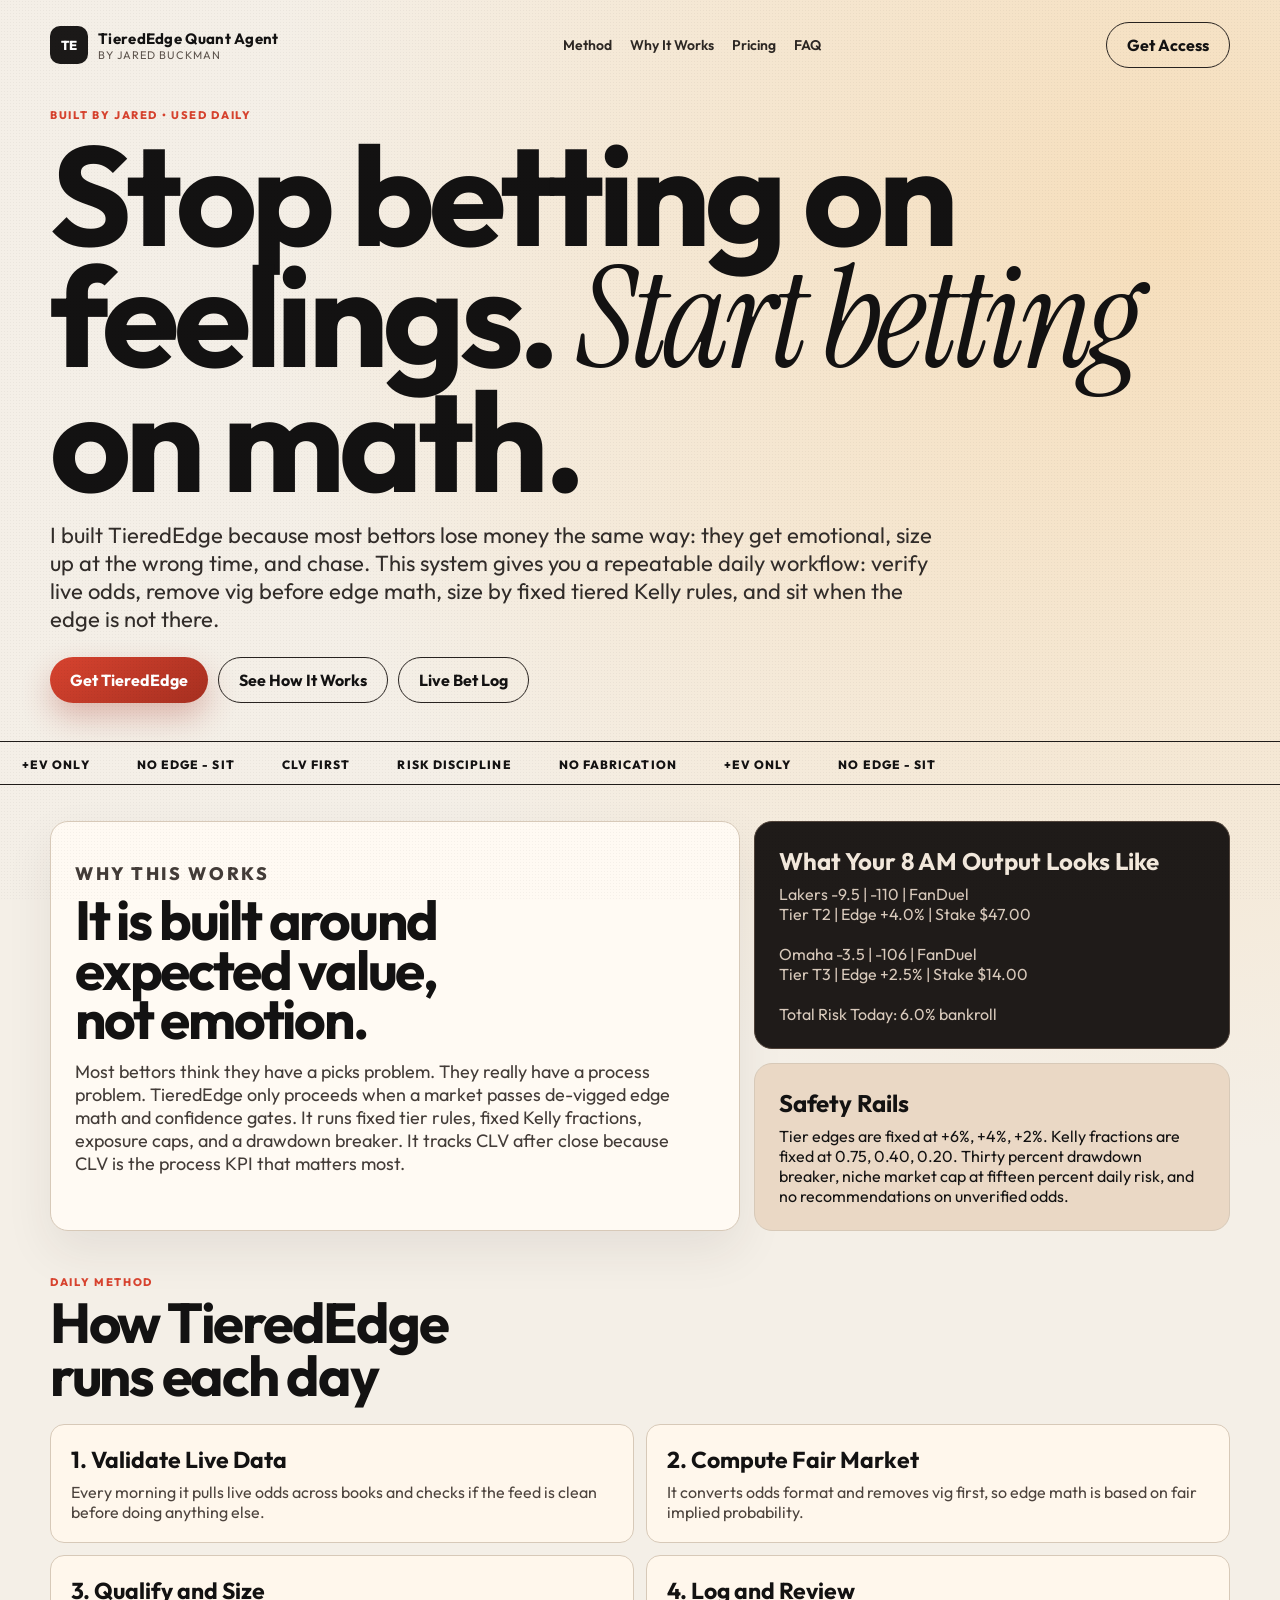
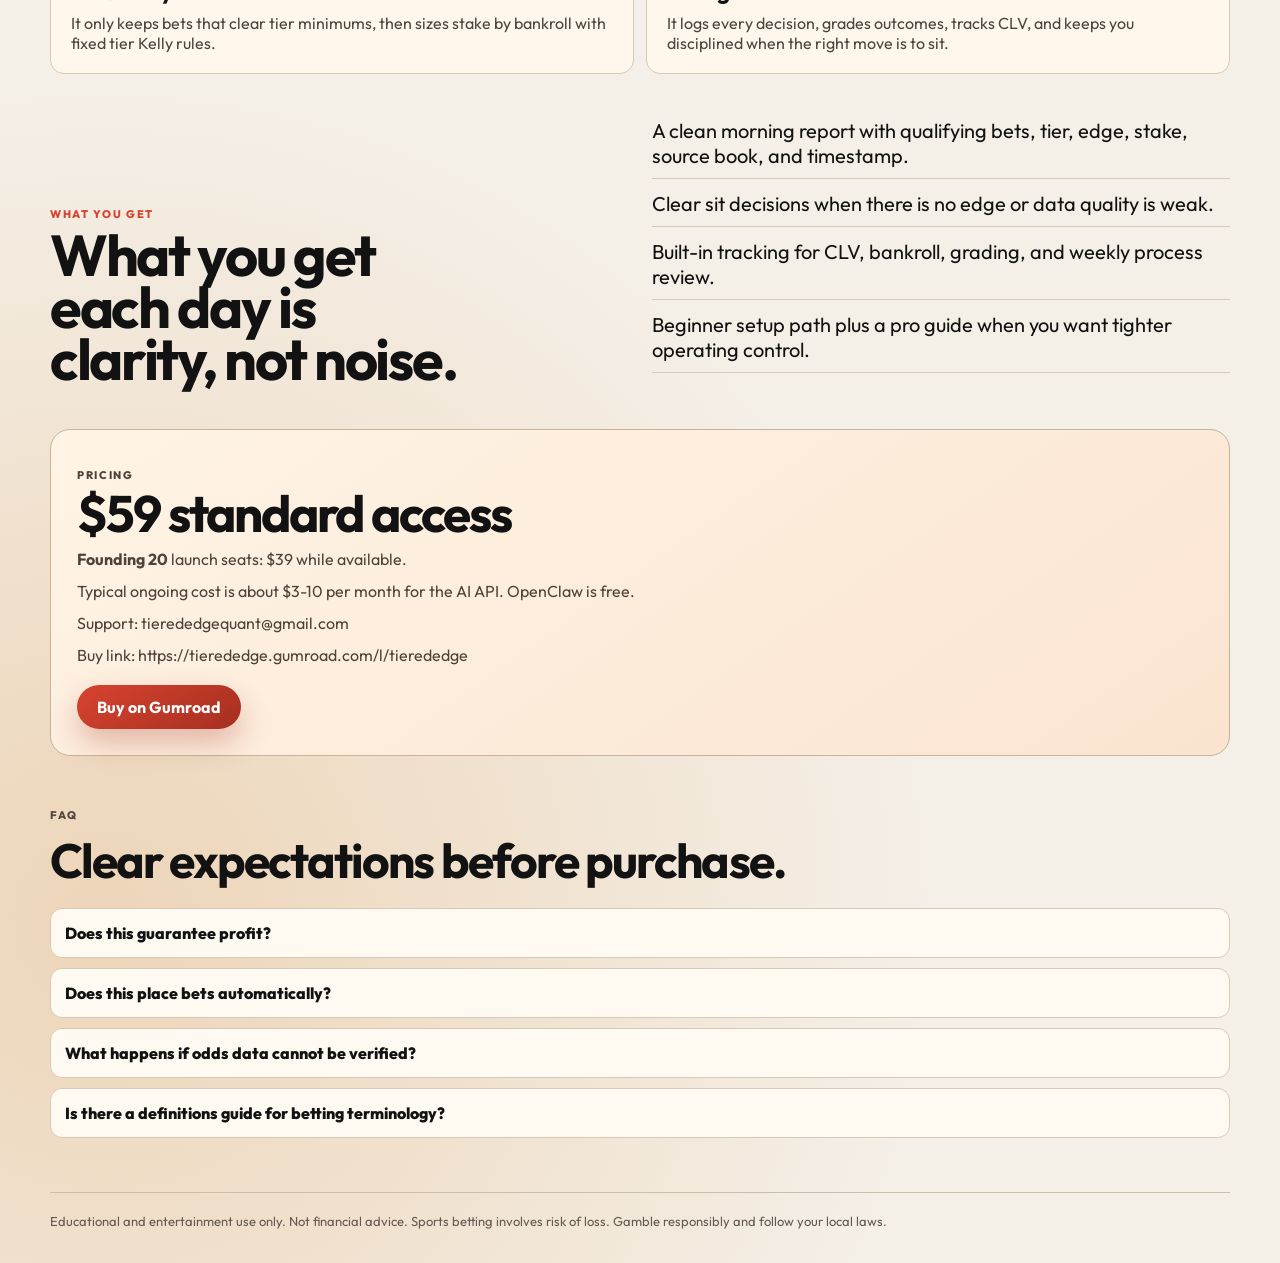
==== index.html @ 5de3466a "Add files via upload Remove redundant FAQ button" ====
<!doctype html>
<html lang="en">
<head>
  <meta charset="utf-8" />
  <meta name="viewport" content="width=device-width, initial-scale=1" />
  <title>TieredEdge Quant Agent</title>
  <meta name="description" content="TieredEdge Quant Agent is a disciplined +EV sports betting workflow for OpenClaw with tiered Kelly sizing, CLV tracking, and strict safety rails." />
  <link rel="preconnect" href="https://fonts.googleapis.com" />
  <link rel="preconnect" href="https://fonts.gstatic.com" crossorigin />
  <link href="https://fonts.googleapis.com/css2?family=Outfit:wght@400;500;700;800&family=Instrument+Serif:ital@0;1&display=swap" rel="stylesheet" />
  <link rel="stylesheet" href="./styles.css" />
</head>
<body>
  <div class="noise" aria-hidden="true"></div>

  <header class="topbar shell">
    <a class="brand" href="#top">
      <span class="brand-mark">TE</span>
      <span>
        <strong>TieredEdge Quant Agent</strong>
        <small>By Jared Buckman</small>
      </span>
    </a>
    <nav>
      <a href="#method">Method</a>
      <a href="#proof">Why It Works</a>
      <a href="#pricing">Pricing</a>
      <a href="#faq">FAQ</a>
    </nav>
    <a class="btn btn-outline" href="https://tierededge.gumroad.com/l/tierededge">Get Access</a>
  </header>

  <main id="top">
    <section class="hero shell reveal">
      <p class="eyebrow">BUILT BY JARED • USED DAILY</p>
      <h1>
        Stop betting on feelings.
        <em>Start betting</em>
        on math.
      </h1>
      <p class="hero-copy">
        I built TieredEdge because most bettors lose money the same way: they get emotional,
        size up at the wrong time, and chase. This system gives you a repeatable daily workflow:
        verify live odds, remove vig before edge math, size by fixed tiered Kelly rules, and sit when the edge is not there.
      </p>
      <div class="hero-actions">
        <a class="btn btn-solid" href="https://tierededge.gumroad.com/l/tierededge">Get TieredEdge</a>
        <a class="btn btn-outline" href="#method">See How It Works</a>
        <a class="btn btn-outline" href="https://bucknorris0506.github.io/tierededge-live-log/">Live Bet Log</a>
      </div>
    </section>

    <section class="marquee" aria-label="message strip">
      <div>
        <span>+EV ONLY</span>
        <span>NO EDGE - SIT</span>
        <span>CLV FIRST</span>
        <span>RISK DISCIPLINE</span>
        <span>NO FABRICATION</span>
        <span>+EV ONLY</span>
        <span>NO EDGE - SIT</span>
      </div>
    </section>

    <section id="proof" class="proof shell reveal">
      <article class="proof-main">
        <p class="eyebrow">Why This Works</p>
        <h2>It is built around expected value, not emotion.</h2>
        <p>
          Most bettors think they have a picks problem. They really have a process problem.
          TieredEdge only proceeds when a market passes de-vigged edge math and confidence gates.
          It runs fixed tier rules, fixed Kelly fractions, exposure caps, and a drawdown breaker.
          It tracks CLV after close because CLV is the process KPI that matters most.
        </p>
      </article>
      <article class="proof-side dark">
        <h3>What Your 8 AM Output Looks Like</h3>
        <p>
          Lakers -9.5 | -110 | FanDuel<br>
          Tier T2 | Edge +4.0% | Stake $47.00<br><br>
          Omaha -3.5 | -106 | FanDuel<br>
          Tier T3 | Edge +2.5% | Stake $14.00<br><br>
          Total Risk Today: 6.0% bankroll
        </p>
      </article>
      <article class="proof-side warm">
        <h3>Safety Rails</h3>
        <p>Tier edges are fixed at +6%, +4%, +2%. Kelly fractions are fixed at 0.75, 0.40, 0.20. Thirty percent drawdown breaker, niche market cap at fifteen percent daily risk, and no recommendations on unverified odds.</p>
      </article>
    </section>

    <section id="method" class="method shell reveal">
      <div class="method-head">
        <p class="eyebrow">Daily Method</p>
        <h2>How TieredEdge runs each day</h2>
      </div>
      <div class="method-grid">
        <article>
          <h3>1. Validate Live Data</h3>
          <p>Every morning it pulls live odds across books and checks if the feed is clean before doing anything else.</p>
        </article>
        <article>
          <h3>2. Compute Fair Market</h3>
          <p>It converts odds format and removes vig first, so edge math is based on fair implied probability.</p>
        </article>
        <article>
          <h3>3. Qualify and Size</h3>
          <p>It only keeps bets that clear tier minimums, then sizes stake by bankroll with fixed tier Kelly rules.</p>
        </article>
        <article>
          <h3>4. Log and Review</h3>
          <p>It logs every decision, grades outcomes, tracks CLV, and keeps you disciplined when the right move is to sit.</p>
        </article>
      </div>
    </section>

    <section class="split shell reveal">
      <div>
        <p class="eyebrow">What You Get</p>
        <h2>What you get each day is clarity, not noise.</h2>
      </div>
      <div class="split-points">
        <p>A clean morning report with qualifying bets, tier, edge, stake, source book, and timestamp.</p>
        <p>Clear sit decisions when there is no edge or data quality is weak.</p>
        <p>Built-in tracking for CLV, bankroll, grading, and weekly process review.</p>
        <p>Beginner setup path plus a pro guide when you want tighter operating control.</p>
      </div>
    </section>

    <section id="pricing" class="pricing shell reveal">
      <div class="pricing-card">
        <p class="eyebrow">Pricing</p>
        <h2>$59 standard access</h2>
        <p><strong>Founding 20</strong> launch seats: $39 while available.</p>
        <p>Typical ongoing cost is about $3-10 per month for the AI API. OpenClaw is free.</p>
        <p>Support: tierededgequant@gmail.com</p>
        <p>Buy link: https://tierededge.gumroad.com/l/tierededge</p>
        <div class="pricing-actions">
          <a class="btn btn-solid" href="https://tierededge.gumroad.com/l/tierededge">Buy on Gumroad</a>
        </div>
      </div>
    </section>

    <section id="faq" class="faq shell reveal">
      <p class="eyebrow">FAQ</p>
      <h2>Clear expectations before purchase.</h2>
      <div class="faq-list">
        <details>
          <summary>Does this guarantee profit?</summary>
          <p>No. It is a process framework for disciplined +EV decision-making and risk control. Variance and drawdowns are real.</p>
        </details>
        <details>
          <summary>Does this place bets automatically?</summary>
          <p>No. It sends structured recommendations. You place bets manually.</p>
        </details>
        <details>
          <summary>What happens if odds data cannot be verified?</summary>
          <p>The system outputs a sit decision and does not recommend bets on unverified data.</p>
        </details>
        <details>
          <summary>Is there a definitions guide for betting terminology?</summary>
          <p>Yes. The included Research and Definitions guide covers +EV, Kelly Criterion, CLV, drawdown, circuit breaker, and tiered betting concepts.</p>
        </details>
      </div>
    </section>
  </main>

  <footer class="footer shell">
    <p>Educational and entertainment use only. Not financial advice. Sports betting involves risk of loss. Gamble responsibly and follow your local laws.</p>
  </footer>

  <script src="./script.js"></script>
</body>
</html>
---- styles.css ----
:root {
  --bg: #f4efe7;
  --ink: #131212;
  --muted: #5d544d;
  --line: #d7c9b8;
  --paper: #fffaf3;
  --accent: #d7432f;
  --accent-dark: #a62f20;
  --dark: #1b1918;
  --max: 1180px;
}

* { box-sizing: border-box; }

html,
body {
  margin: 0;
  padding: 0;
}

body {
  font-family: "Outfit", sans-serif;
  color: var(--ink);
  background:
    radial-gradient(circle at 92% 8%, #f6debb 0%, transparent 32%),
    radial-gradient(circle at 8% 88%, #edd5b8 0%, transparent 30%),
    var(--bg);
  overflow-x: hidden;
}

.noise {
  position: fixed;
  inset: 0;
  pointer-events: none;
  background-image: radial-gradient(rgba(0, 0, 0, 0.2) 0.45px, transparent 0.45px);
  background-size: 3px 3px;
  opacity: 0.2;
}

.shell {
  width: min(var(--max), calc(100% - 40px));
  margin: 0 auto;
}

.topbar {
  padding: 22px 0;
  display: flex;
  justify-content: space-between;
  align-items: center;
  gap: 20px;
}

.brand {
  text-decoration: none;
  color: var(--ink);
  display: inline-flex;
  gap: 10px;
  align-items: center;
}

.brand-mark {
  width: 38px;
  height: 38px;
  border-radius: 10px;
  display: grid;
  place-items: center;
  background: var(--dark);
  color: #fff;
  font-weight: 800;
  font-size: 13px;
}

.brand strong {
  display: block;
  font-size: 15px;
  letter-spacing: 0.02em;
}

.brand small {
  display: block;
  font-size: 11px;
  color: var(--muted);
  text-transform: uppercase;
  letter-spacing: 0.09em;
}

nav {
  display: inline-flex;
  gap: 18px;
}

nav a {
  text-decoration: none;
  color: #2d2824;
  font-size: 14px;
  font-weight: 600;
}

.btn {
  text-decoration: none;
  border-radius: 999px;
  padding: 12px 20px;
  font-weight: 700;
  display: inline-flex;
  align-items: center;
  justify-content: center;
  transition: transform .16s ease, background .16s ease;
}

.btn:hover {
  transform: translateY(-1px);
}

.btn-solid {
  color: #fff;
  background: linear-gradient(145deg, var(--accent), var(--accent-dark));
  box-shadow: 0 14px 30px rgba(167, 50, 35, 0.3);
}

.btn-outline {
  color: var(--ink);
  border: 1px solid #282320;
}

.hero {
  padding: 18px 0 14px;
}

.eyebrow {
  margin: 0;
  text-transform: uppercase;
  letter-spacing: .15em;
  font-size: 11px;
  font-weight: 800;
  color: var(--accent);
}

h1,
h2,
h3 {
  margin: 0;
}

h1,
h2 {
  letter-spacing: -0.04em;
}

h1 {
  margin-top: 12px;
  font-size: clamp(56px, 11vw, 142px);
  line-height: .86;
  max-width: 12.4ch;
}

h1 em {
  font-family: "Instrument Serif", serif;
  font-style: italic;
  font-weight: 400;
}

.hero-copy {
  margin: 20px 0 0;
  max-width: 64ch;
  font-size: clamp(17px, 2vw, 22px);
  color: #322d2a;
}

.hero-actions {
  margin-top: 24px;
  display: flex;
  gap: 10px;
  flex-wrap: wrap;
}

.marquee {
  border-top: 1px solid #201c19;
  border-bottom: 1px solid #201c19;
  margin-top: 24px;
  overflow: hidden;
}

.marquee div {
  display: inline-block;
  white-space: nowrap;
  animation: slide 22s linear infinite;
  padding: 11px 0;
}

.marquee span {
  margin: 0 22px;
  font-size: 12px;
  font-weight: 800;
  letter-spacing: .09em;
}

@keyframes slide {
  from { transform: translateX(0); }
  to { transform: translateX(-45%); }
}

.proof {
  padding: 36px 0 0;
  display: grid;
  grid-template-columns: 1.45fr 1fr;
  gap: 14px;
}

.proof-main,
.proof-side {
  border-radius: 18px;
  padding: 24px;
  border: 1px solid var(--line);
}

.proof-main {
  background: var(--paper);
  grid-row: span 2;
  box-shadow: 0 20px 48px rgba(57, 43, 34, 0.08);
}

.proof-main h2 {
  margin-top: 10px;
  font-size: clamp(34px, 4.3vw, 64px);
  line-height: .9;
  max-width: 11ch;
}

.proof-main p {
  margin: 16px 0 0;
  font-size: 18px;
  color: #433c38;
  max-width: 50ch;
}

.proof-side h3 {
  font-size: 24px;
}

.proof-side p {
  margin: 8px 0 0;
}

.dark {
  background: #1f1b19;
  color: #f2e8dc;
  border-color: #4f4239;
}

.dark p {
  color: #d8c9bb;
}

.warm {
  background: #ead8c5;
}

.method {
  padding: 44px 0 0;
}

.method-head h2 {
  margin-top: 8px;
  font-size: clamp(34px, 4.4vw, 60px);
  line-height: .93;
  max-width: 13ch;
}

.method-grid {
  margin-top: 22px;
  display: grid;
  grid-template-columns: repeat(2, minmax(0, 1fr));
  gap: 12px;
}

.method-grid article {
  border-radius: 14px;
  border: 1px solid var(--line);
  background: #fff7ec;
  padding: 20px;
}

.method-grid h3 {
  font-size: 23px;
}

.method-grid p {
  margin: 8px 0 0;
  color: #4d443e;
}

.split {
  padding: 44px 0 0;
  display: grid;
  grid-template-columns: 1fr 1fr;
  gap: 24px;
  align-items: end;
}

.split h2 {
  margin-top: 8px;
  font-size: clamp(34px, 4.5vw, 66px);
  line-height: .9;
  max-width: 11ch;
}

.split-points p {
  margin: 0 0 12px;
  font-size: 20px;
  border-bottom: 1px solid var(--line);
  padding-bottom: 10px;
}

.pricing {
  padding: 44px 0 0;
}

.pricing-card {
  border: 1px solid #c9b39b;
  border-radius: 20px;
  padding: 26px;
  background: linear-gradient(145deg, #fff4e5, #fae4d0);
}

.pricing-card h2 {
  margin-top: 8px;
  font-size: clamp(32px, 4vw, 54px);
  line-height: .92;
}

.pricing-card p {
  margin: 12px 0 0;
  color: #4e433b;
}

.pricing-actions {
  margin-top: 20px;
  display: flex;
  gap: 10px;
  flex-wrap: wrap;
}

.faq {
  padding: 44px 0 0;
}

.faq h2 {
  margin-top: 8px;
  font-size: clamp(30px, 4vw, 48px);
}

.faq-list {
  margin-top: 18px;
  display: grid;
  gap: 10px;
}

details {
  border: 1px solid var(--line);
  border-radius: 12px;
  background: #fffaf1;
  padding: 14px;
}

summary {
  cursor: pointer;
  font-weight: 800;
  list-style: none;
}

summary::-webkit-details-marker { display: none; }

.faq p {
  margin: 8px 0 0;
  color: #534840;
}

.footer {
  margin-top: 54px;
  padding: 20px 0 34px;
  border-top: 1px solid #cdbda9;
}

.footer p {
  margin: 0;
  font-size: 13px;
  color: #655a52;
}

.reveal {
  opacity: 0;
  transform: translateY(22px);
  transition: opacity .64s ease, transform .64s ease;
}

.reveal.show {
  opacity: 1;
  transform: none;
}

@media (max-width: 980px) {
  nav {
    display: none;
  }

  .proof,
  .method-grid,
  .split {
    grid-template-columns: 1fr;
  }

  .proof-main {
    grid-row: auto;
  }
}

@media (max-width: 700px) {
  .shell {
    width: min(var(--max), calc(100% - 24px));
  }

  .hero-actions,
  .pricing-actions {
    flex-direction: column;
  }

  .btn {
    width: 100%;
  }
}
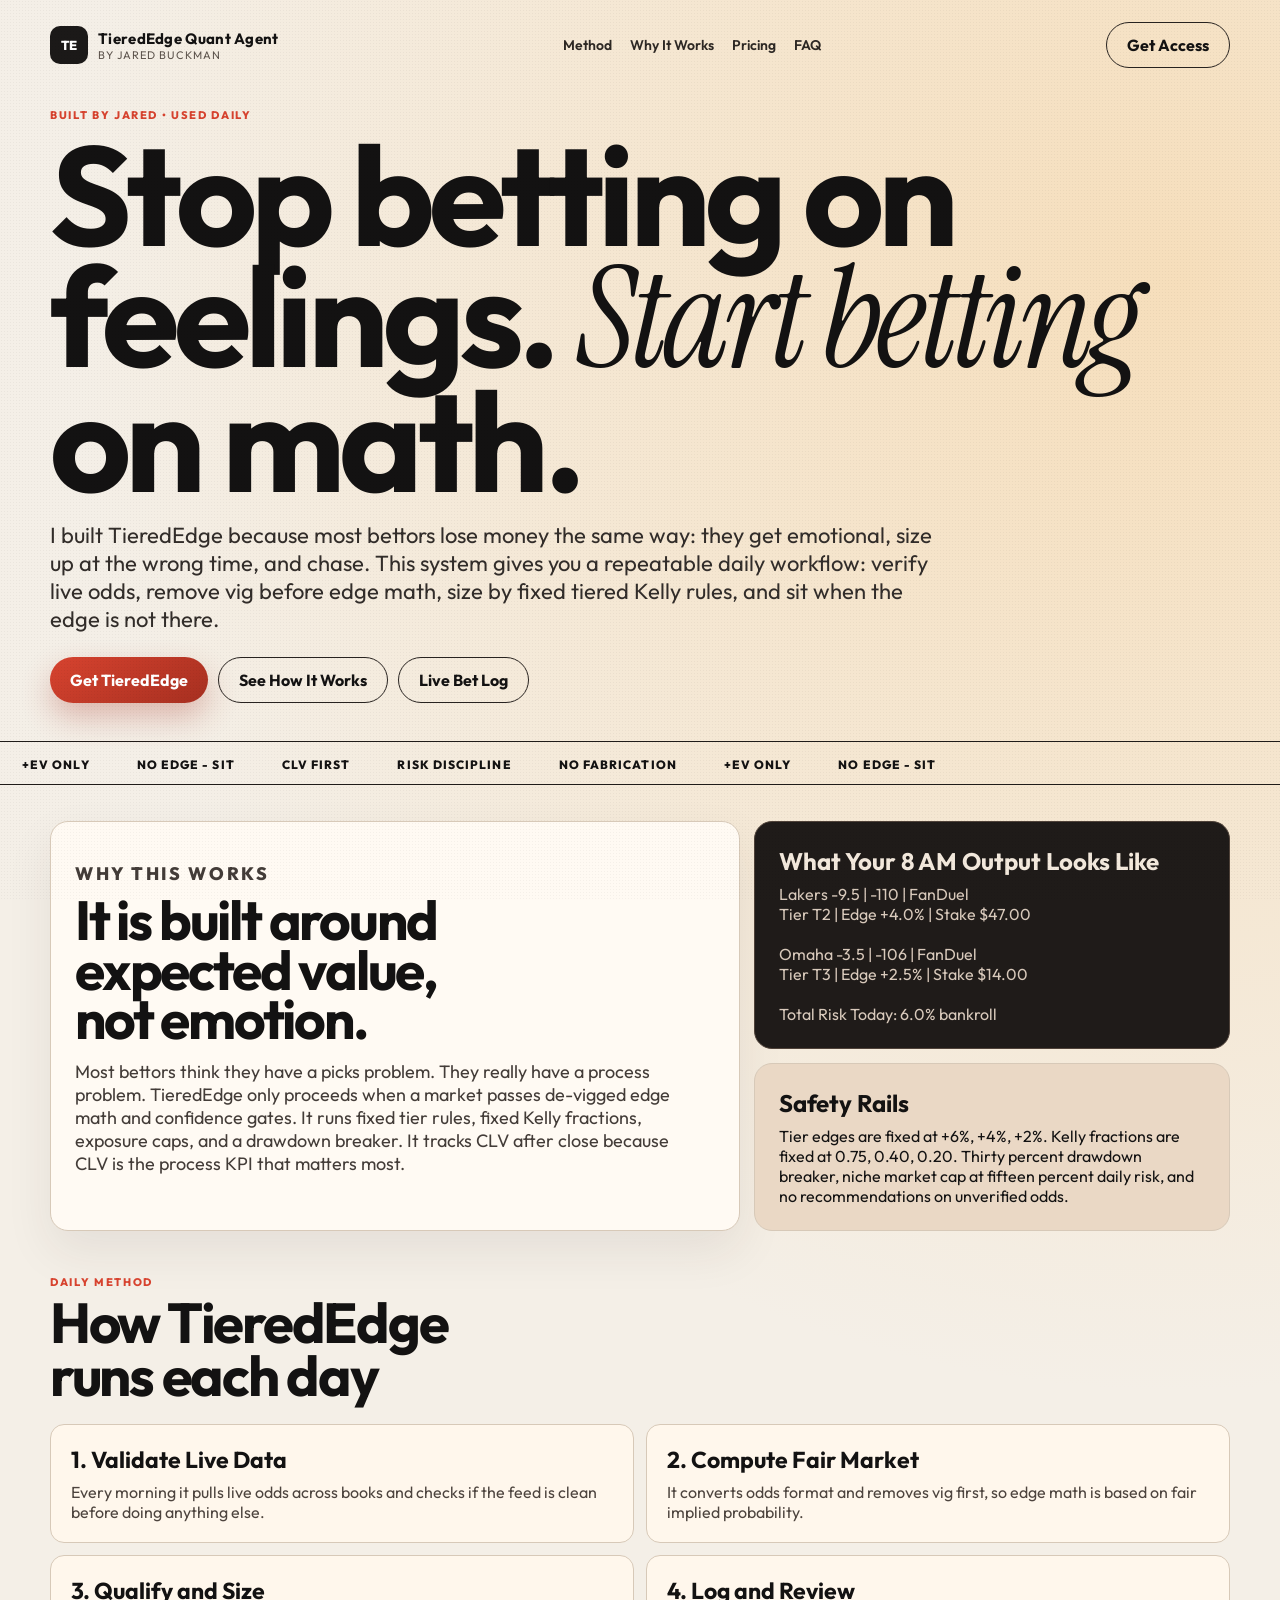
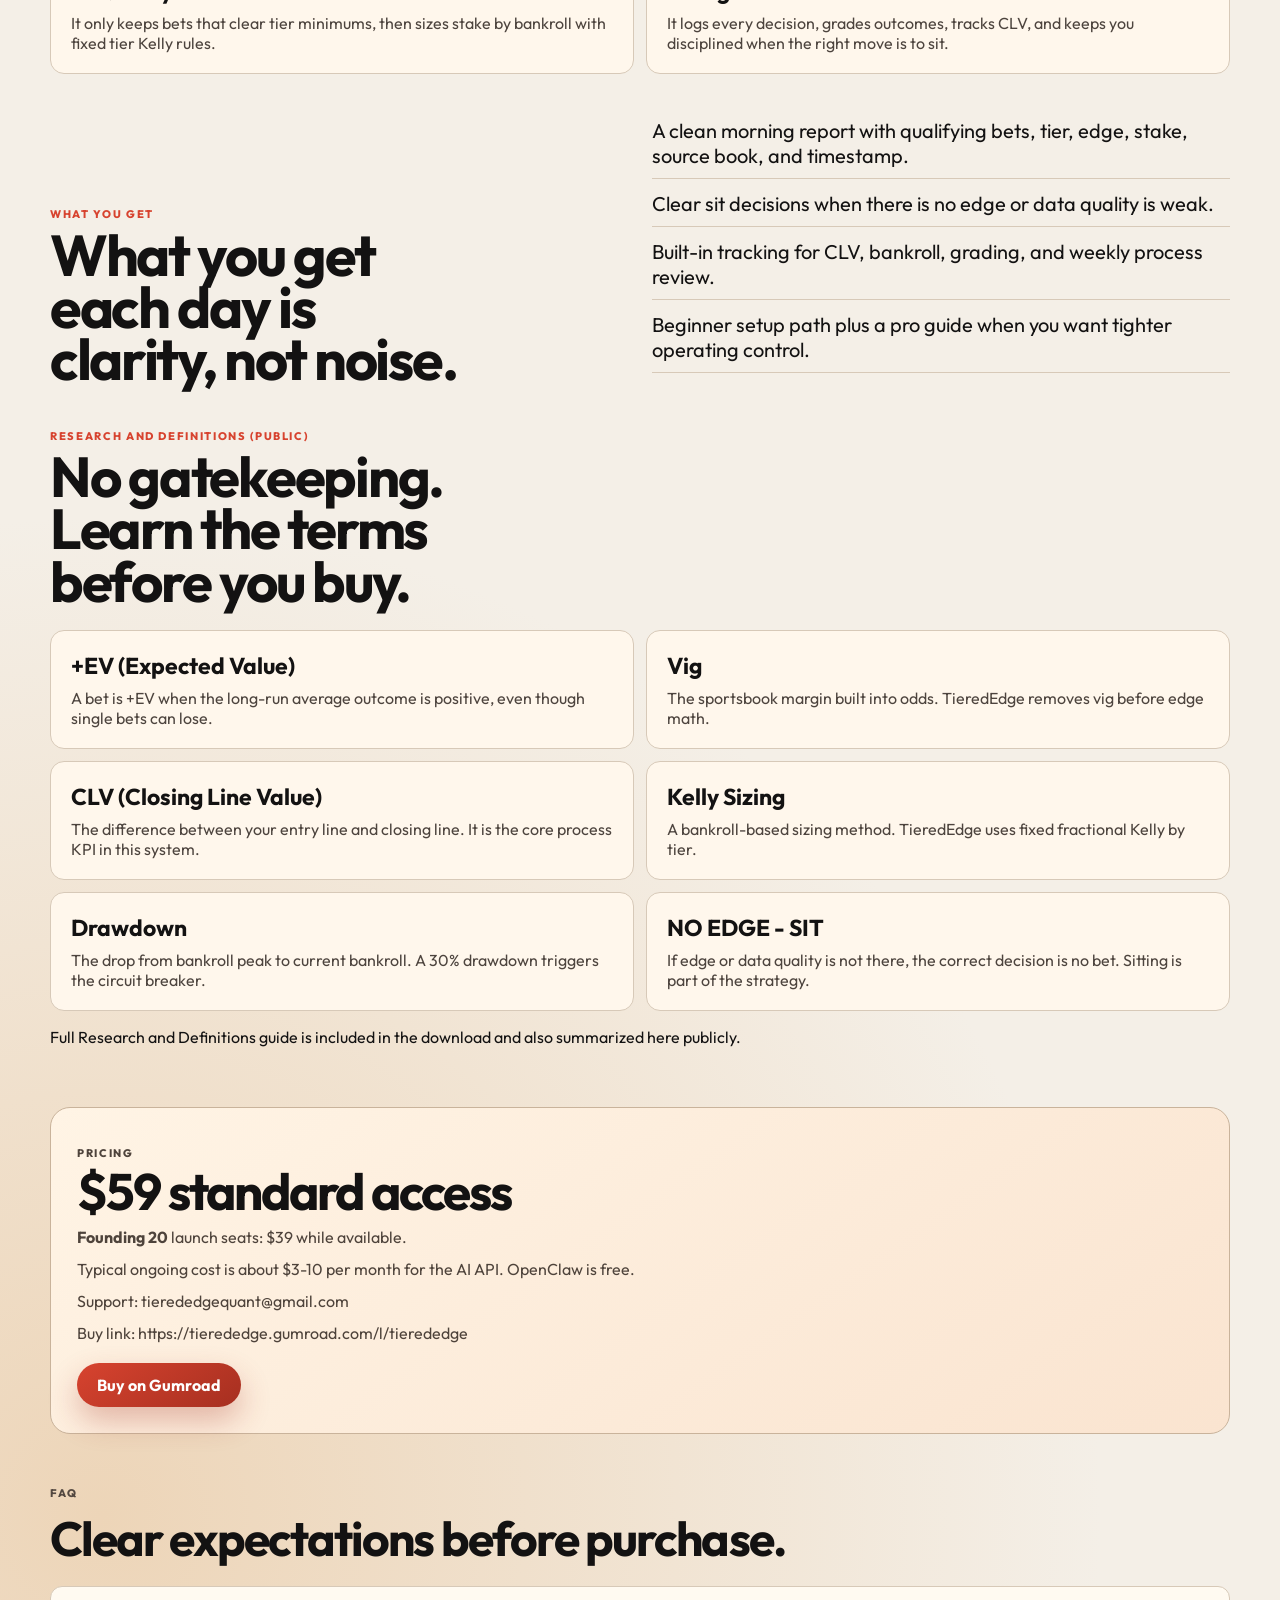
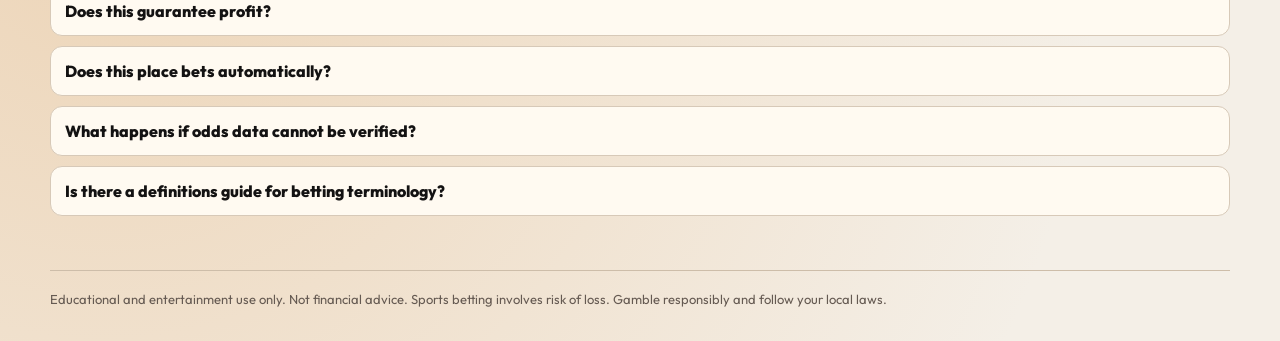
==== commit 43d33017: "Add files via upload" ====
--- a/index.html
+++ b/index.html
@@ -127,6 +127,40 @@
       </div>
     </section>
 
+    <section id="definitions" class="method shell reveal">
+      <div class="method-head">
+        <p class="eyebrow">Research and Definitions (Public)</p>
+        <h2>No gatekeeping. Learn the terms before you buy.</h2>
+      </div>
+      <div class="method-grid">
+        <article>
+          <h3>+EV (Expected Value)</h3>
+          <p>A bet is +EV when the long-run average outcome is positive, even though single bets can lose.</p>
+        </article>
+        <article>
+          <h3>Vig</h3>
+          <p>The sportsbook margin built into odds. TieredEdge removes vig before edge math.</p>
+        </article>
+        <article>
+          <h3>CLV (Closing Line Value)</h3>
+          <p>The difference between your entry line and closing line. It is the core process KPI in this system.</p>
+        </article>
+        <article>
+          <h3>Kelly Sizing</h3>
+          <p>A bankroll-based sizing method. TieredEdge uses fixed fractional Kelly by tier.</p>
+        </article>
+        <article>
+          <h3>Drawdown</h3>
+          <p>The drop from bankroll peak to current bankroll. A 30% drawdown triggers the circuit breaker.</p>
+        </article>
+        <article>
+          <h3>NO EDGE - SIT</h3>
+          <p>If edge or data quality is not there, the correct decision is no bet. Sitting is part of the strategy.</p>
+        </article>
+      </div>
+      <p>Full Research and Definitions guide is included in the download and also summarized here publicly.</p>
+    </section>
+
     <section id="pricing" class="pricing shell reveal">
       <div class="pricing-card">
         <p class="eyebrow">Pricing</p>
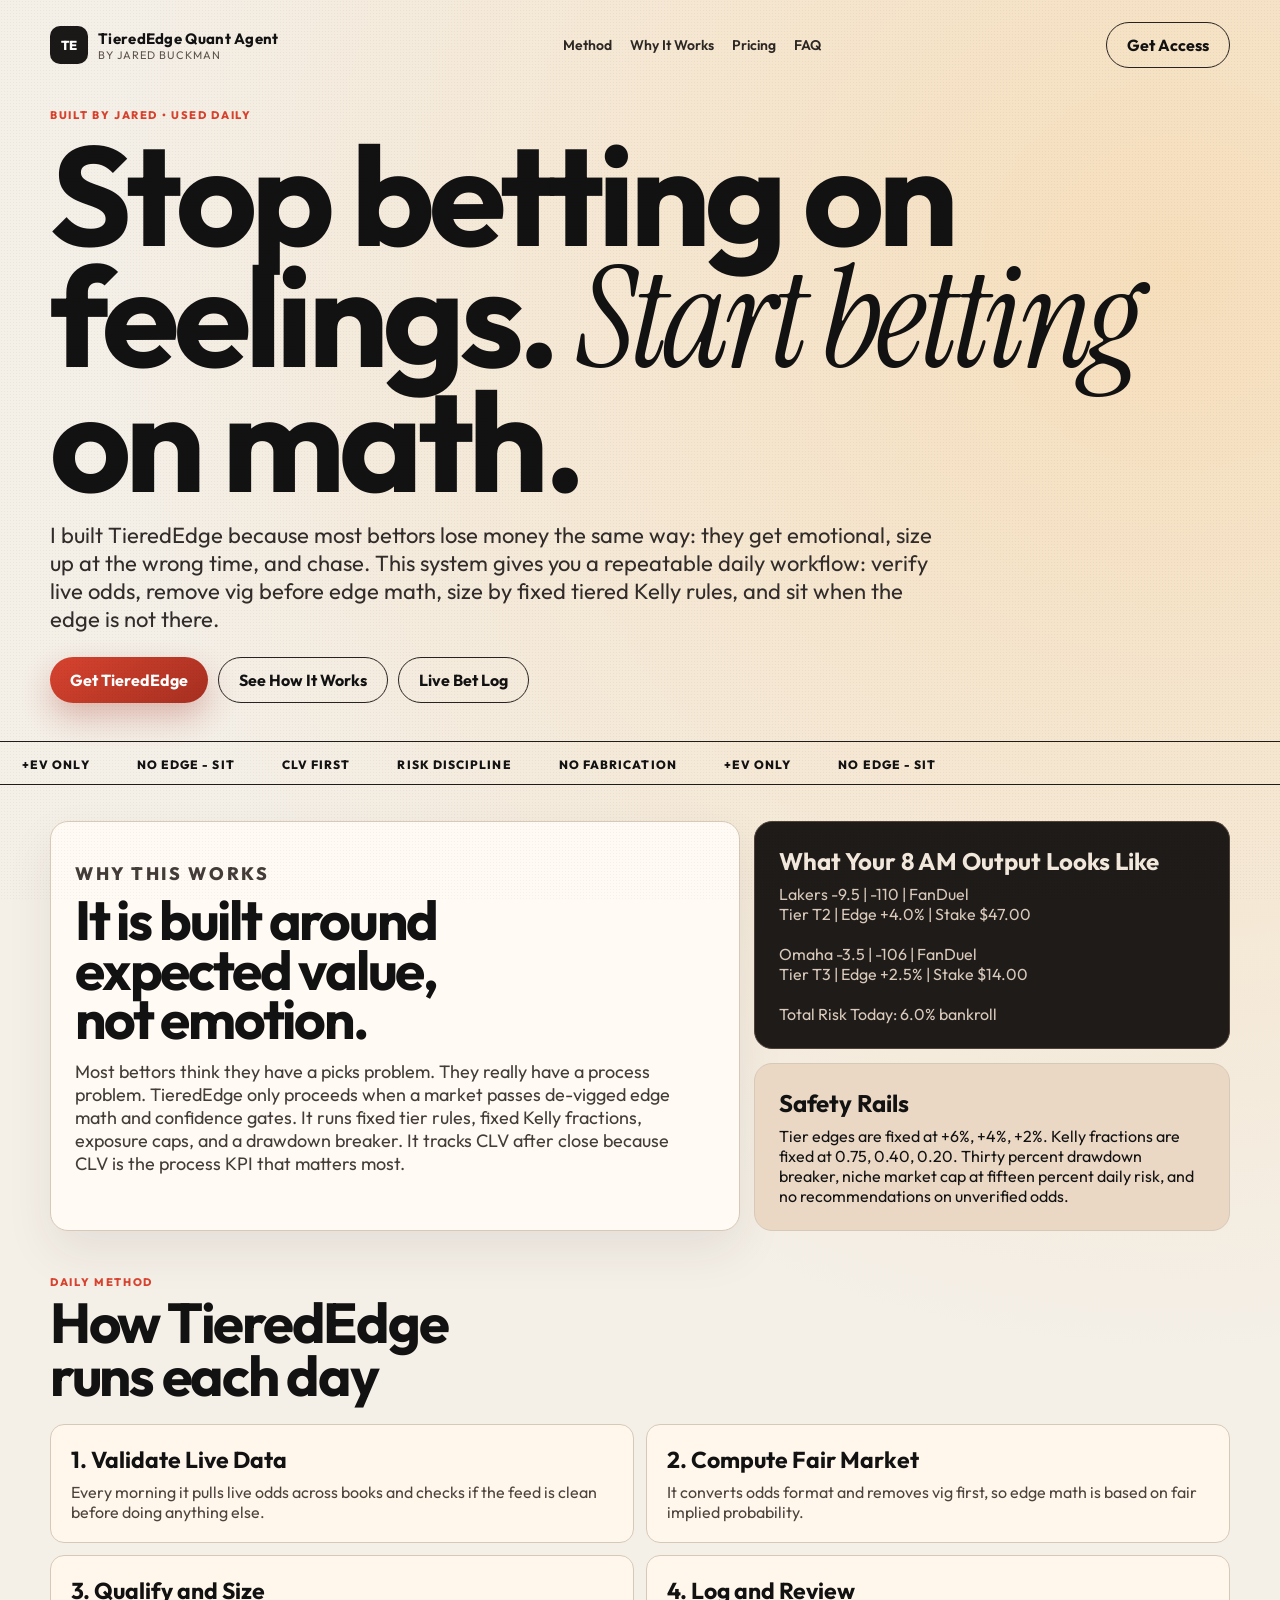
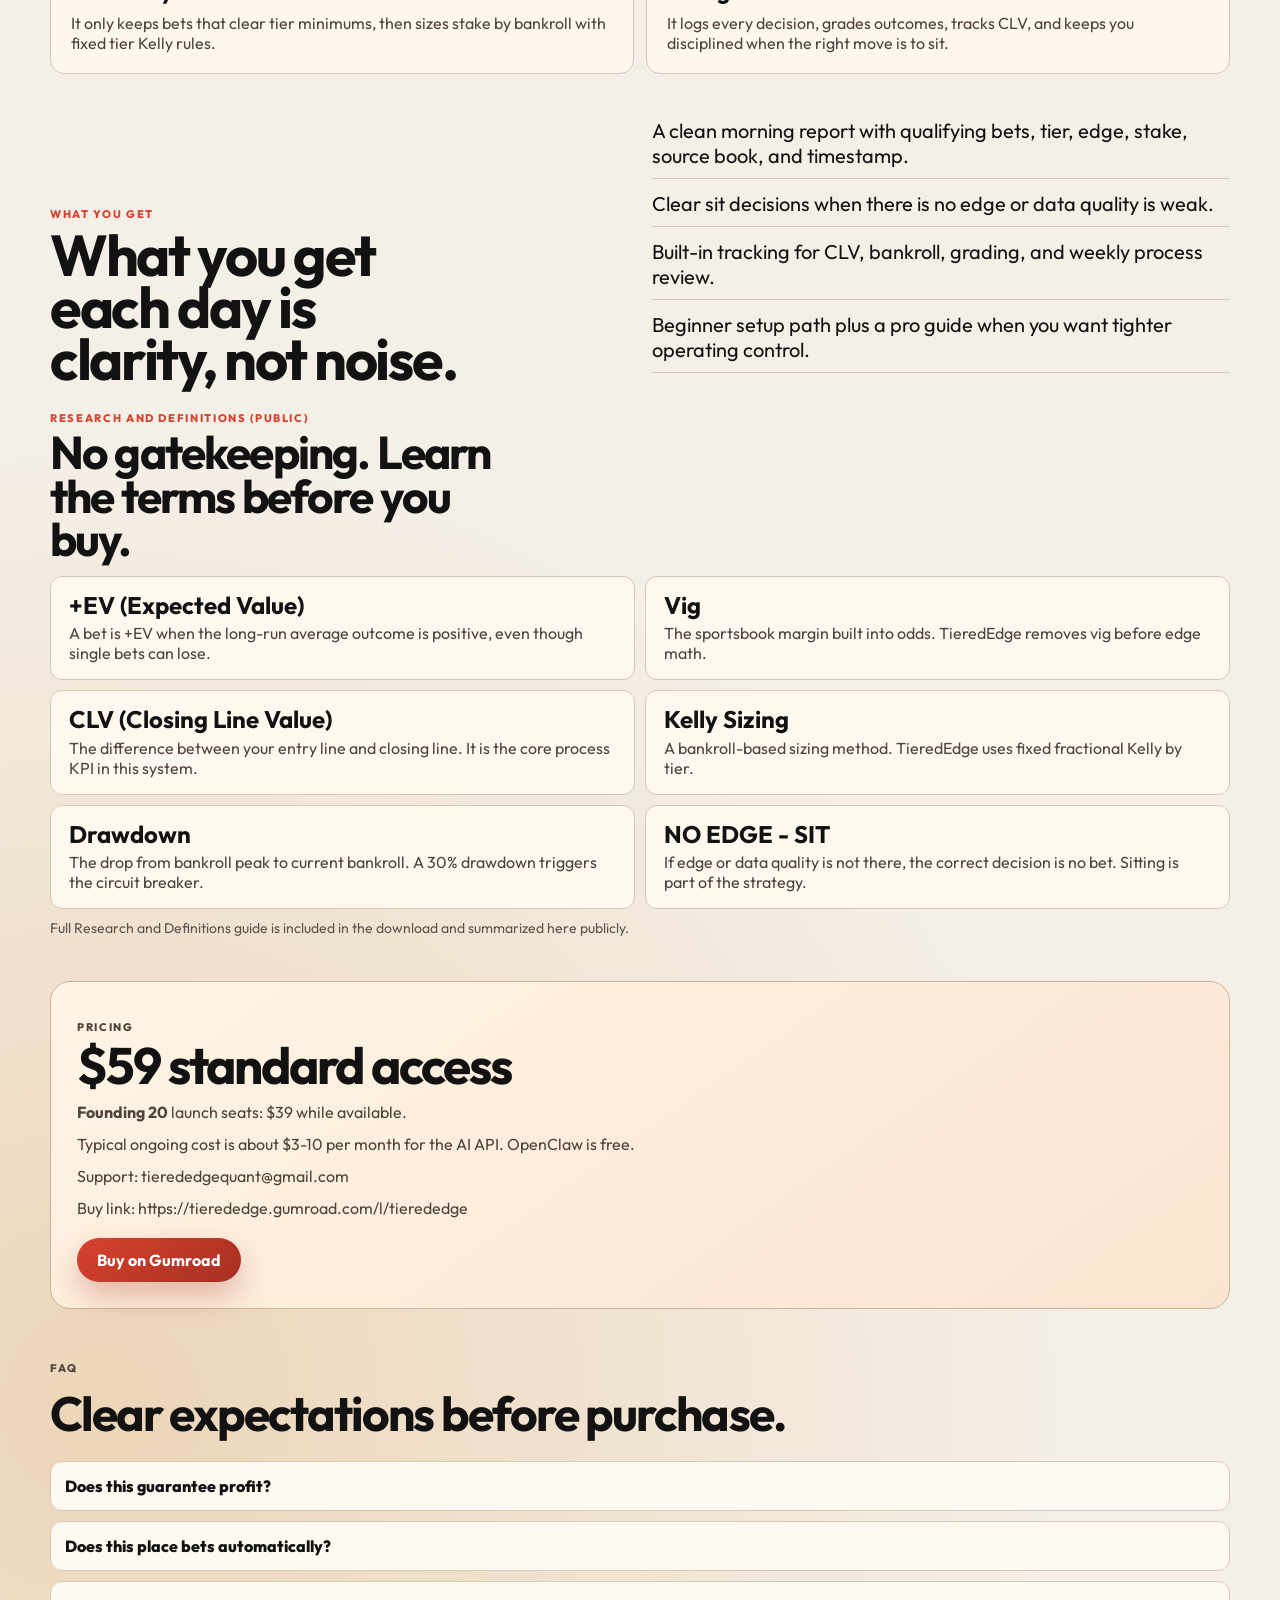
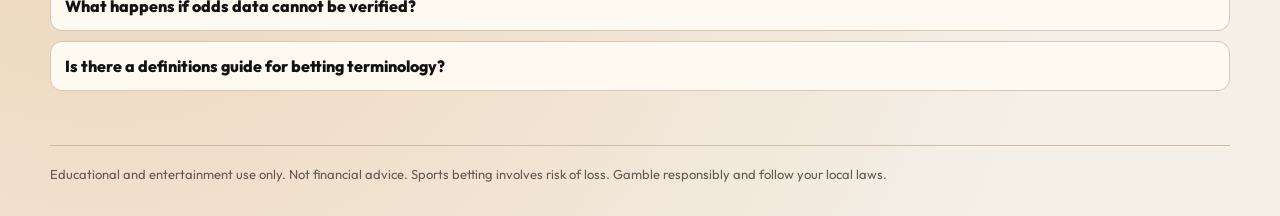
==== commit 13bd7553: "Add files via upload Changed style" ====
--- a/index.html
+++ b/index.html
@@ -127,12 +127,12 @@
       </div>
     </section>
 
-    <section id="definitions" class="method shell reveal">
-      <div class="method-head">
+    <section id="definitions" class="definitions shell reveal">
+      <div class="definitions-head">
         <p class="eyebrow">Research and Definitions (Public)</p>
         <h2>No gatekeeping. Learn the terms before you buy.</h2>
       </div>
-      <div class="method-grid">
+      <div class="definitions-grid">
         <article>
           <h3>+EV (Expected Value)</h3>
           <p>A bet is +EV when the long-run average outcome is positive, even though single bets can lose.</p>
@@ -158,7 +158,7 @@
           <p>If edge or data quality is not there, the correct decision is no bet. Sitting is part of the strategy.</p>
         </article>
       </div>
-      <p>Full Research and Definitions guide is included in the download and also summarized here publicly.</p>
+      <p class="definitions-note">Full Research and Definitions guide is included in the download and summarized here publicly.</p>
     </section>
 
     <section id="pricing" class="pricing shell reveal">
--- a/styles.css
+++ b/styles.css
@@ -289,6 +289,47 @@
   color: #4d443e;
 }
 
+.definitions {
+  padding: 26px 0 0;
+}
+
+.definitions-head h2 {
+  margin-top: 6px;
+  font-size: clamp(30px, 3.8vw, 46px);
+  line-height: .95;
+  max-width: 15ch;
+}
+
+.definitions-grid {
+  margin-top: 14px;
+  display: grid;
+  grid-template-columns: repeat(2, minmax(0, 1fr));
+  gap: 10px;
+}
+
+.definitions-grid article {
+  border-radius: 12px;
+  border: 1px solid var(--line);
+  background: #fff8ef;
+  padding: 16px 18px;
+}
+
+.definitions-grid article h3 {
+  font-size: 24px;
+  line-height: 1.02;
+}
+
+.definitions-grid article p {
+  margin: 6px 0 0;
+  color: #4d443e;
+}
+
+.definitions-note {
+  margin: 10px 0 0;
+  color: var(--muted);
+  font-size: 14px;
+}
+
 .split {
   padding: 44px 0 0;
   display: grid;
@@ -405,6 +446,7 @@
 
   .proof,
   .method-grid,
+  .definitions-grid,
   .split {
     grid-template-columns: 1fr;
   }
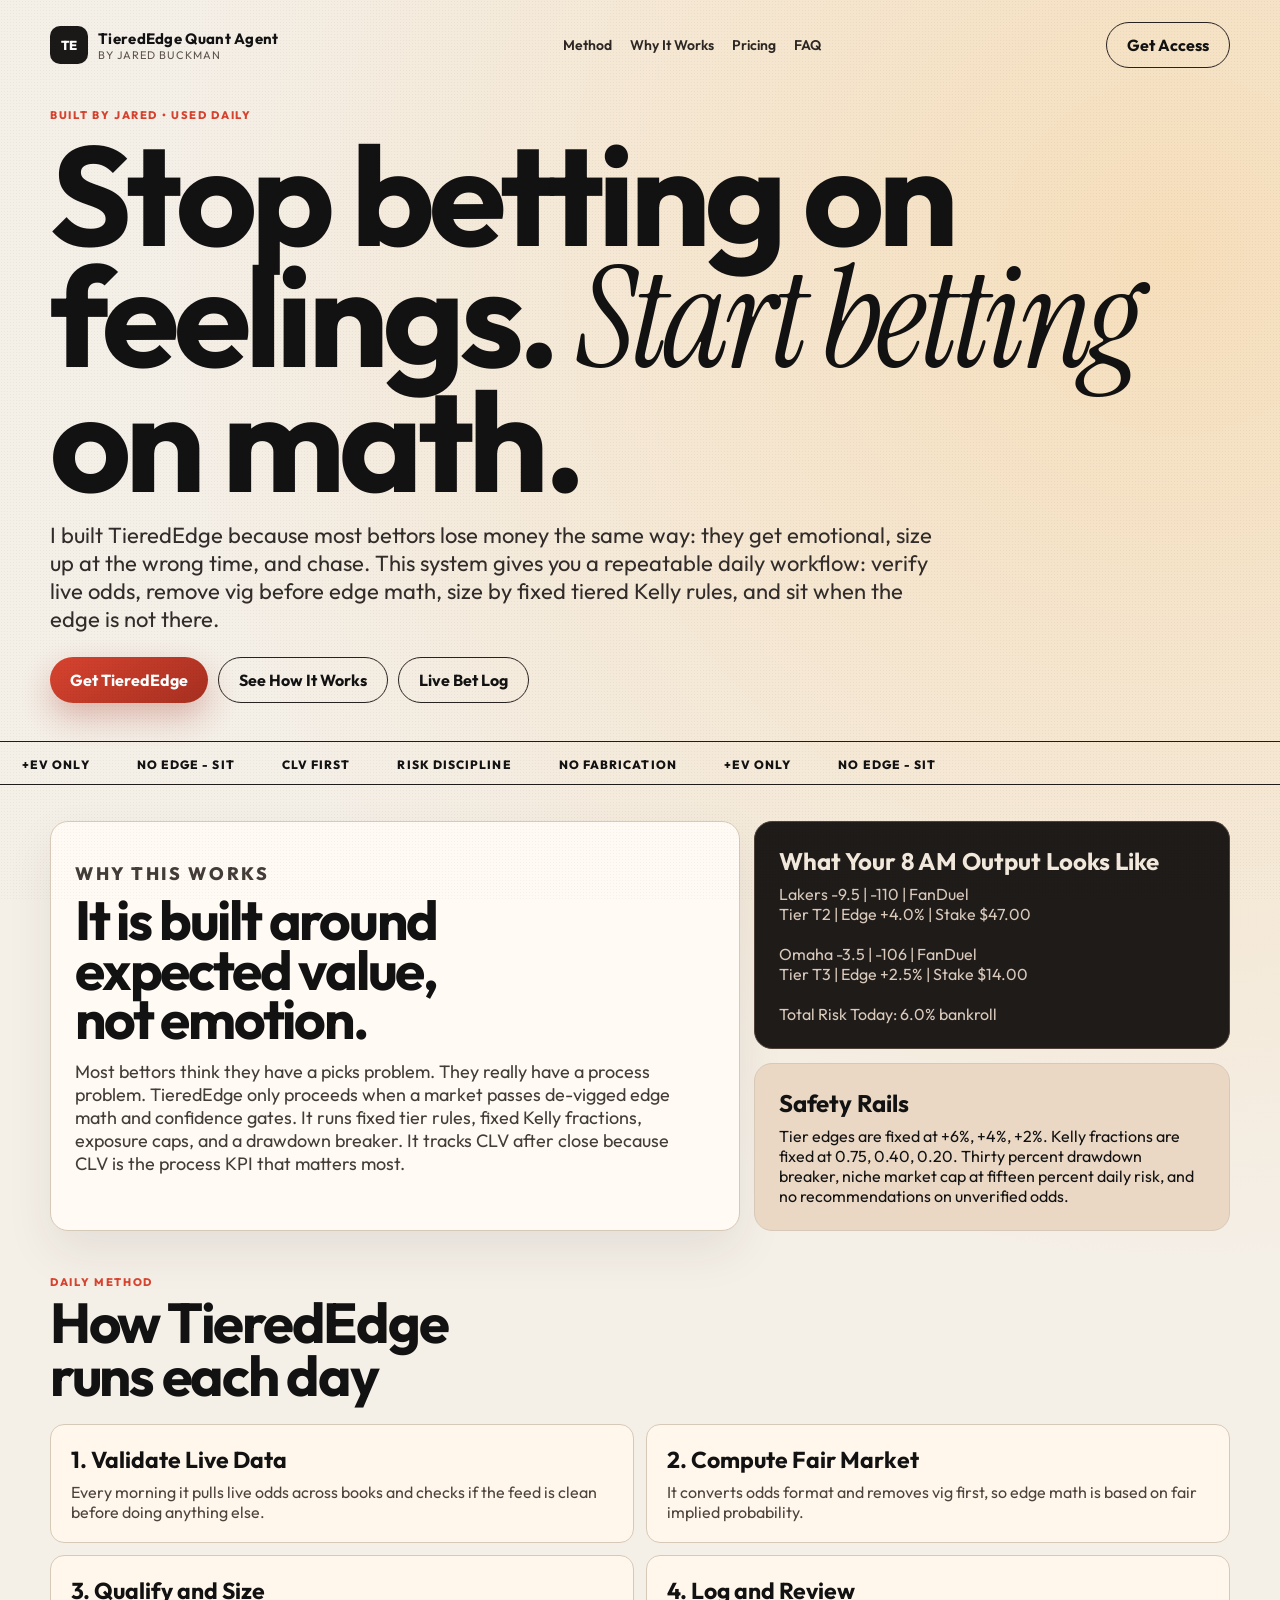
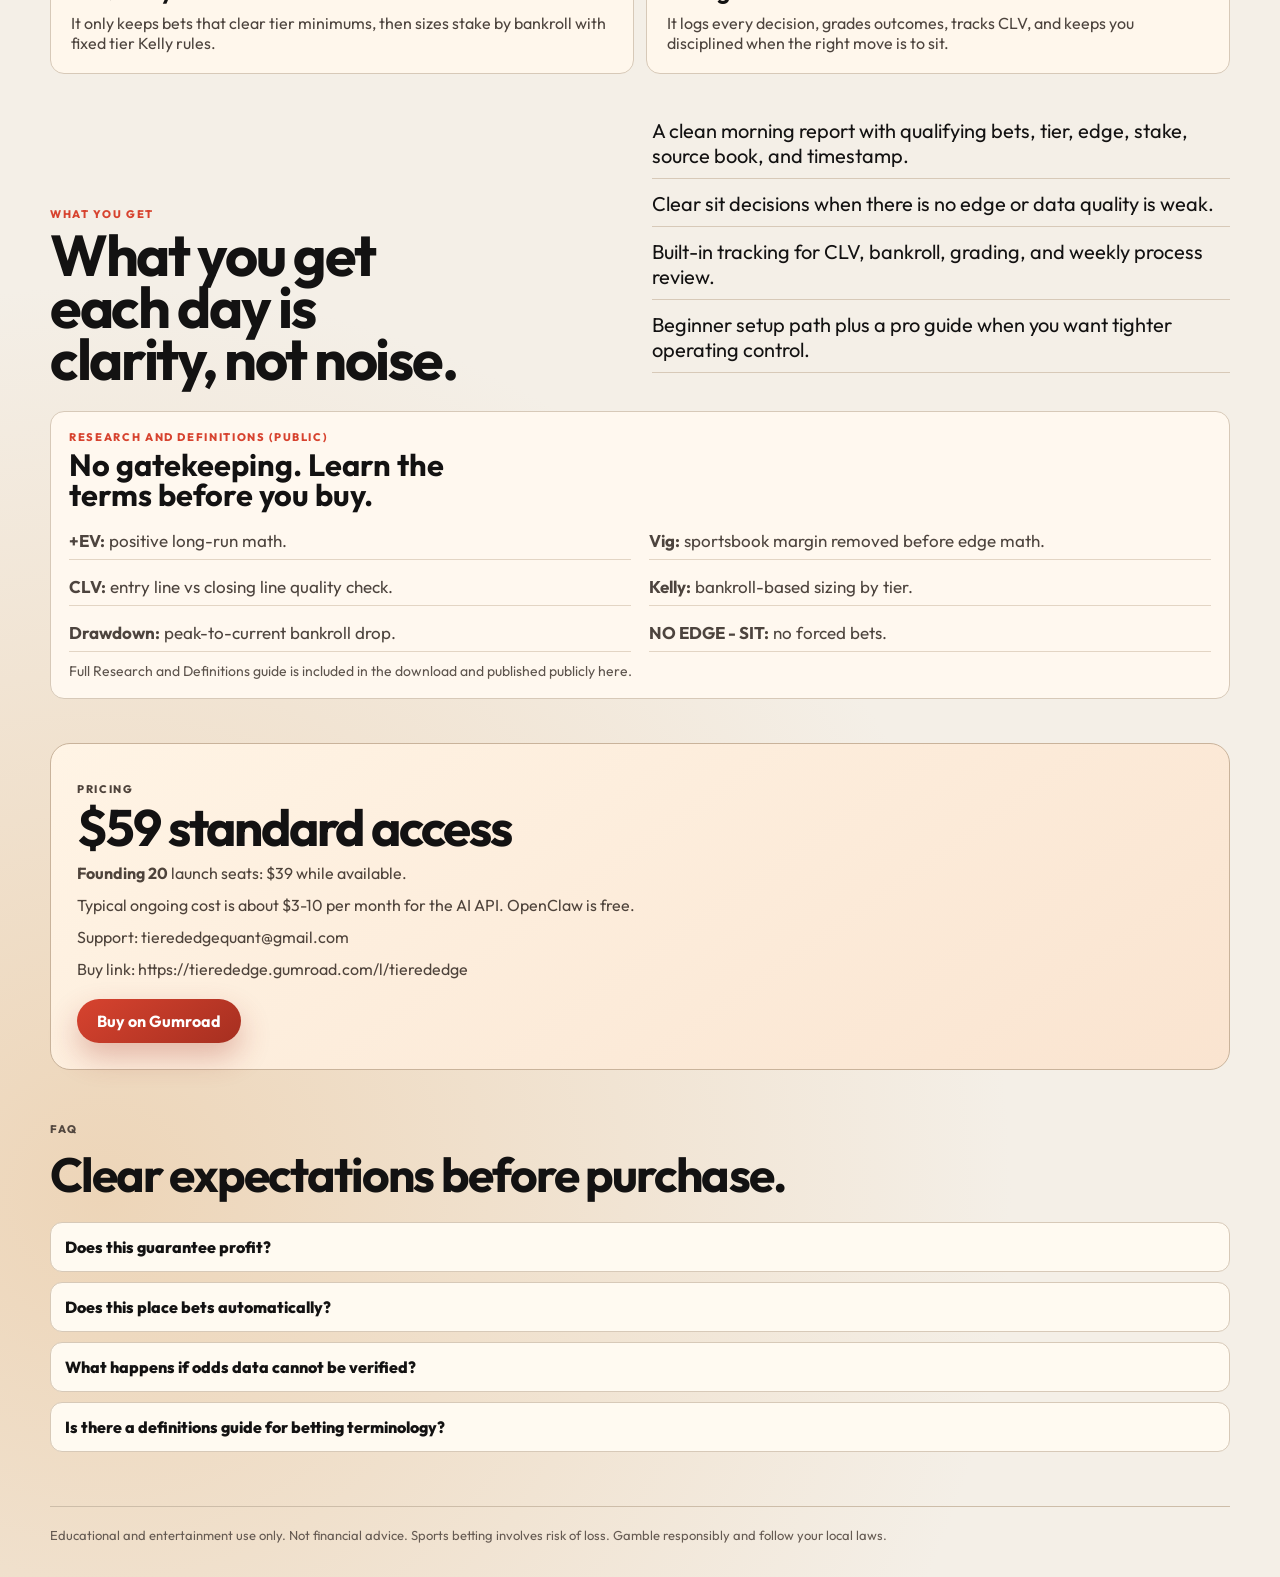
==== commit c9be123c: "Add files via upload" ====
--- a/index.html
+++ b/index.html
@@ -128,37 +128,19 @@
     </section>
 
     <section id="definitions" class="definitions shell reveal">
-      <div class="definitions-head">
+      <article class="definitions-card">
         <p class="eyebrow">Research and Definitions (Public)</p>
-        <h2>No gatekeeping. Learn the terms before you buy.</h2>
-      </div>
-      <div class="definitions-grid">
-        <article>
-          <h3>+EV (Expected Value)</h3>
-          <p>A bet is +EV when the long-run average outcome is positive, even though single bets can lose.</p>
-        </article>
-        <article>
-          <h3>Vig</h3>
-          <p>The sportsbook margin built into odds. TieredEdge removes vig before edge math.</p>
-        </article>
-        <article>
-          <h3>CLV (Closing Line Value)</h3>
-          <p>The difference between your entry line and closing line. It is the core process KPI in this system.</p>
-        </article>
-        <article>
-          <h3>Kelly Sizing</h3>
-          <p>A bankroll-based sizing method. TieredEdge uses fixed fractional Kelly by tier.</p>
-        </article>
-        <article>
-          <h3>Drawdown</h3>
-          <p>The drop from bankroll peak to current bankroll. A 30% drawdown triggers the circuit breaker.</p>
-        </article>
-        <article>
-          <h3>NO EDGE - SIT</h3>
-          <p>If edge or data quality is not there, the correct decision is no bet. Sitting is part of the strategy.</p>
-        </article>
-      </div>
-      <p class="definitions-note">Full Research and Definitions guide is included in the download and summarized here publicly.</p>
+        <h3>No gatekeeping. Learn the terms before you buy.</h3>
+        <div class="definitions-grid">
+          <p><strong>+EV:</strong> positive long-run math.</p>
+          <p><strong>Vig:</strong> sportsbook margin removed before edge math.</p>
+          <p><strong>CLV:</strong> entry line vs closing line quality check.</p>
+          <p><strong>Kelly:</strong> bankroll-based sizing by tier.</p>
+          <p><strong>Drawdown:</strong> peak-to-current bankroll drop.</p>
+          <p><strong>NO EDGE - SIT:</strong> no forced bets.</p>
+        </div>
+        <p class="definitions-note">Full Research and Definitions guide is included in the download and published publicly here.</p>
+      </article>
     </section>
 
     <section id="pricing" class="pricing shell reveal">
--- a/styles.css
+++ b/styles.css
@@ -293,35 +293,33 @@
   padding: 26px 0 0;
 }
 
-.definitions-head h2 {
-  margin-top: 6px;
-  font-size: clamp(30px, 3.8vw, 46px);
-  line-height: .95;
-  max-width: 15ch;
+.definitions-card {
+  border: 1px solid var(--line);
+  border-radius: 14px;
+  background: #fff8ef;
+  padding: 18px;
+}
+
+.definitions-card h3 {
+  margin: 6px 0 0;
+  font-size: clamp(24px, 2.4vw, 34px);
+  line-height: .98;
+  max-width: 20ch;
 }
 
 .definitions-grid {
-  margin-top: 14px;
+  margin-top: 12px;
   display: grid;
   grid-template-columns: repeat(2, minmax(0, 1fr));
-  gap: 10px;
-}
-
-.definitions-grid article {
-  border-radius: 12px;
-  border: 1px solid var(--line);
-  background: #fff8ef;
-  padding: 16px 18px;
-}
-
-.definitions-grid article h3 {
-  font-size: 24px;
-  line-height: 1.02;
-}
-
-.definitions-grid article p {
-  margin: 6px 0 0;
+  gap: 8px 18px;
+}
+
+.definitions-grid p {
+  margin: 0;
+  padding: 8px 0;
+  border-bottom: 1px solid #e3d5c4;
   color: #4d443e;
+  font-size: 17px;
 }
 
 .definitions-note {
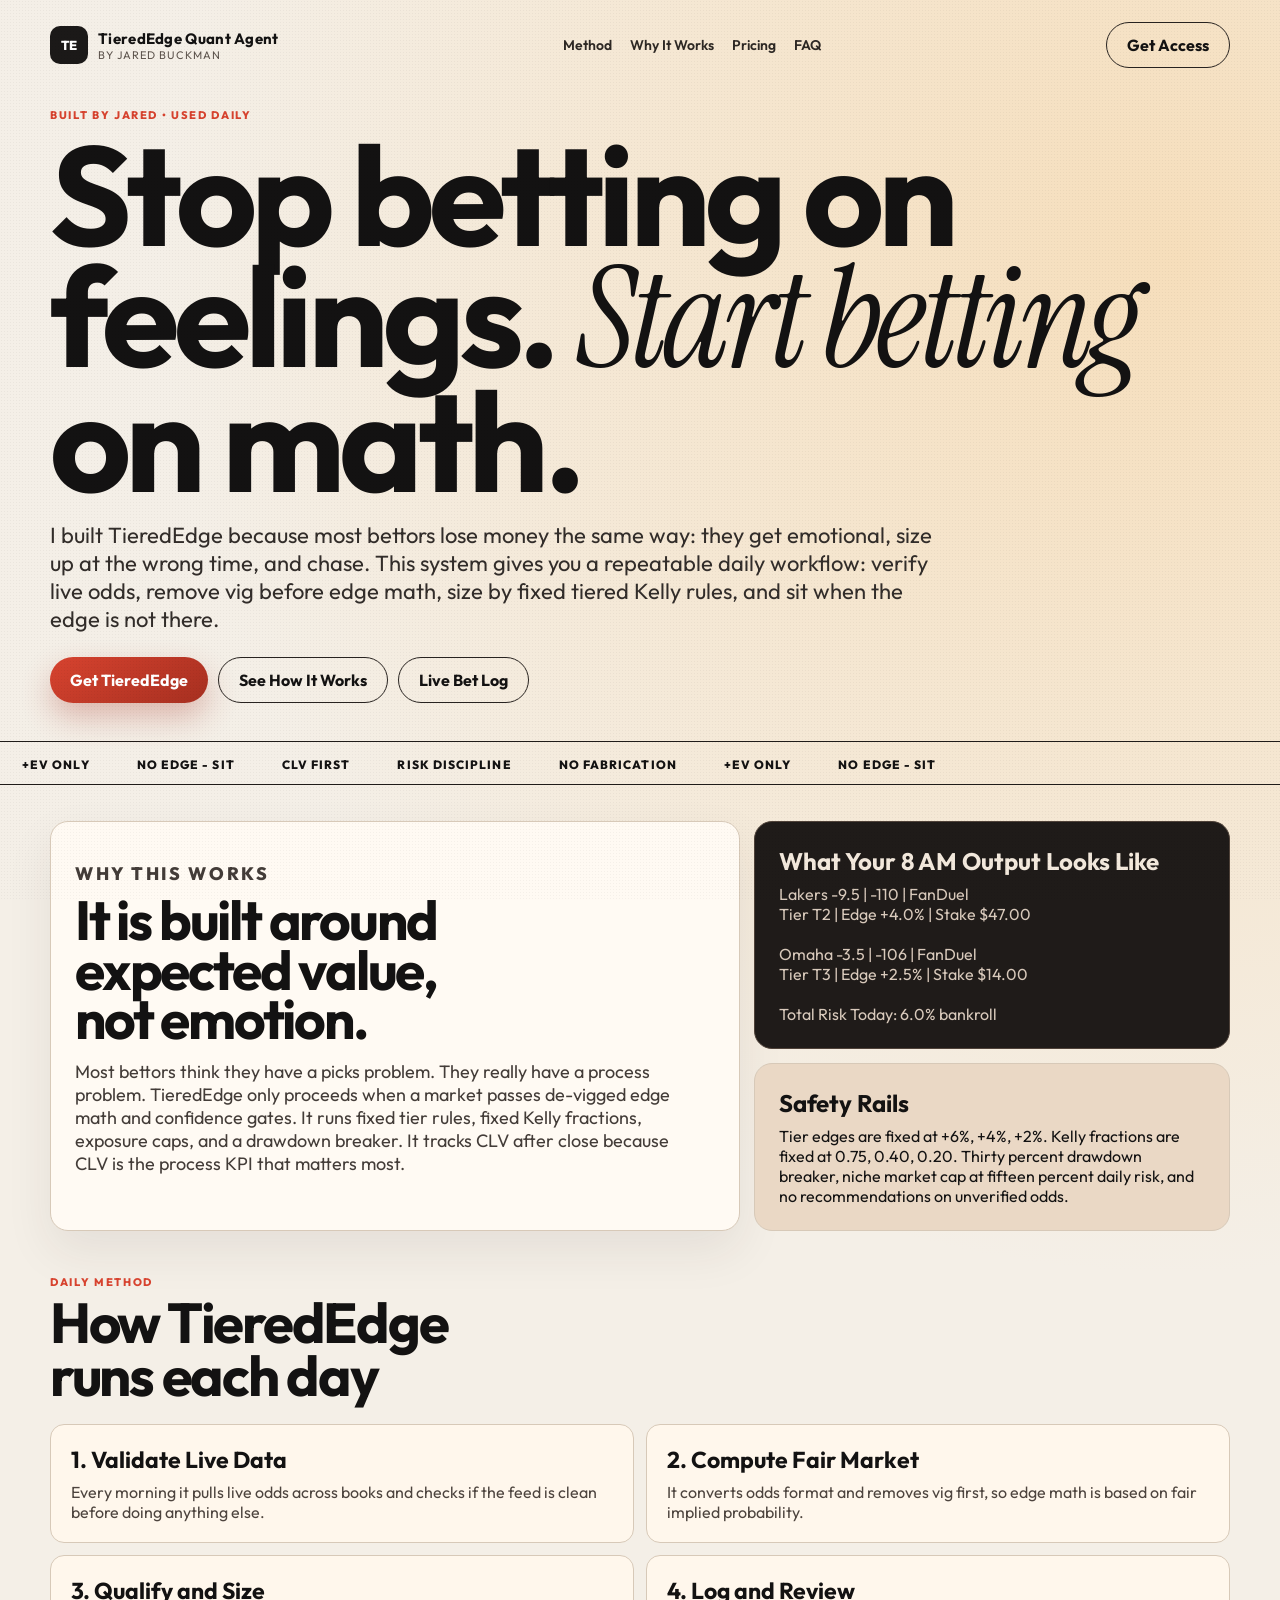
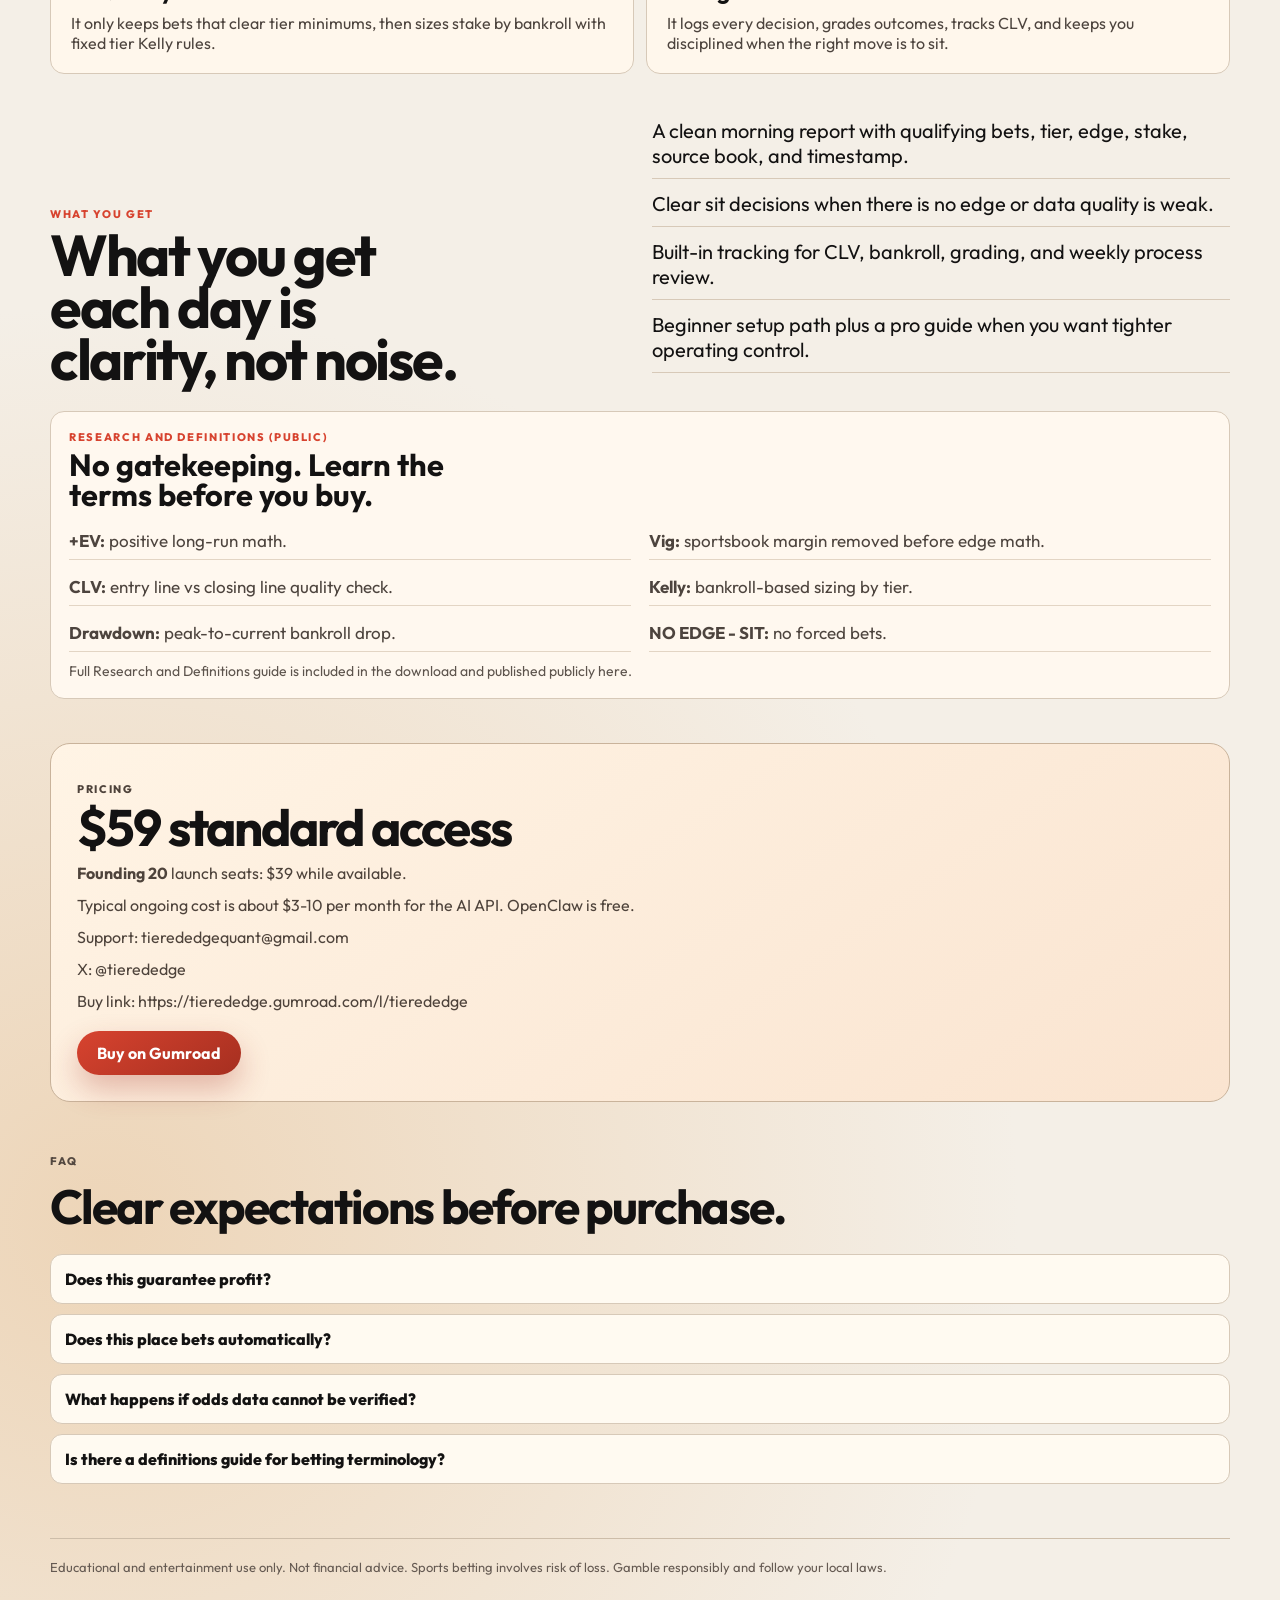
==== commit b8534048: "Add files via upload add x handle" ====
--- a/index.html
+++ b/index.html
@@ -150,6 +150,7 @@
         <p><strong>Founding 20</strong> launch seats: $39 while available.</p>
         <p>Typical ongoing cost is about $3-10 per month for the AI API. OpenClaw is free.</p>
         <p>Support: tierededgequant@gmail.com</p>
+        <p>X: @tierededge</p>
         <p>Buy link: https://tierededge.gumroad.com/l/tierededge</p>
         <div class="pricing-actions">
           <a class="btn btn-solid" href="https://tierededge.gumroad.com/l/tierededge">Buy on Gumroad</a>
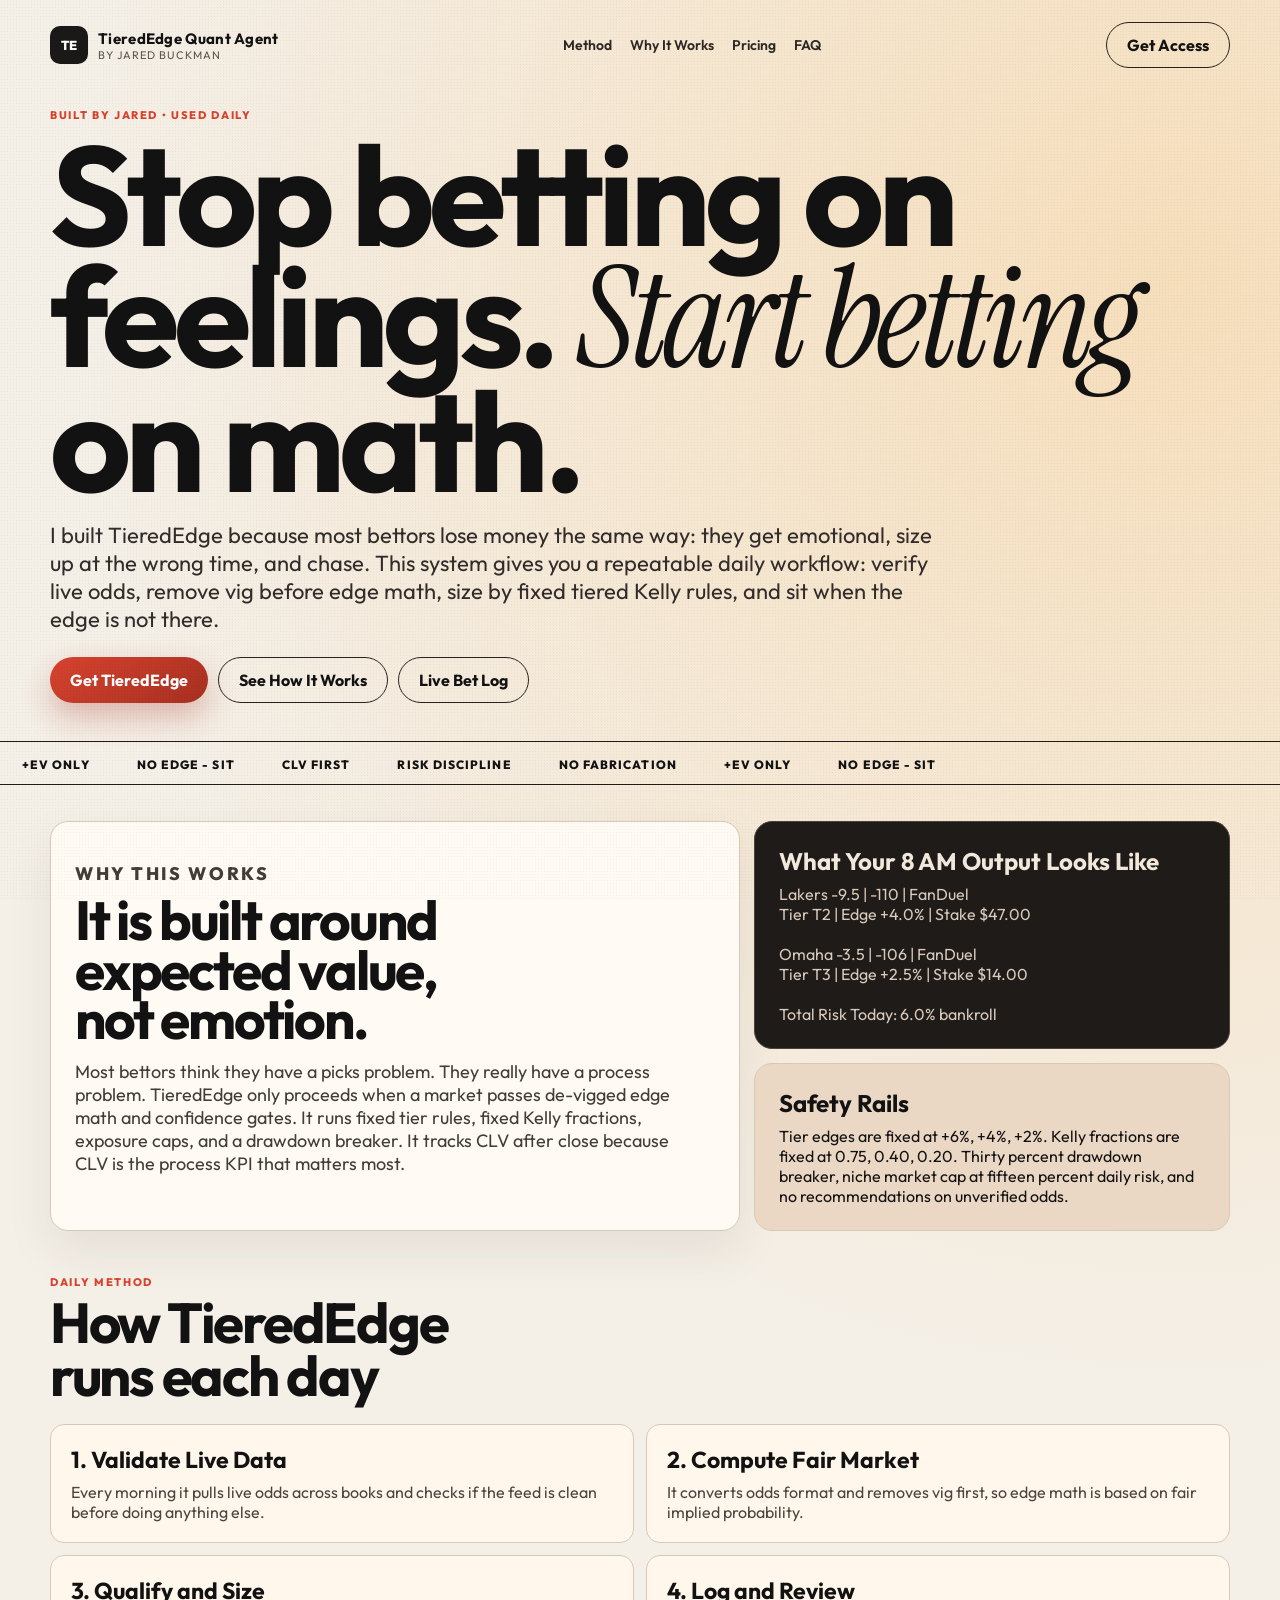
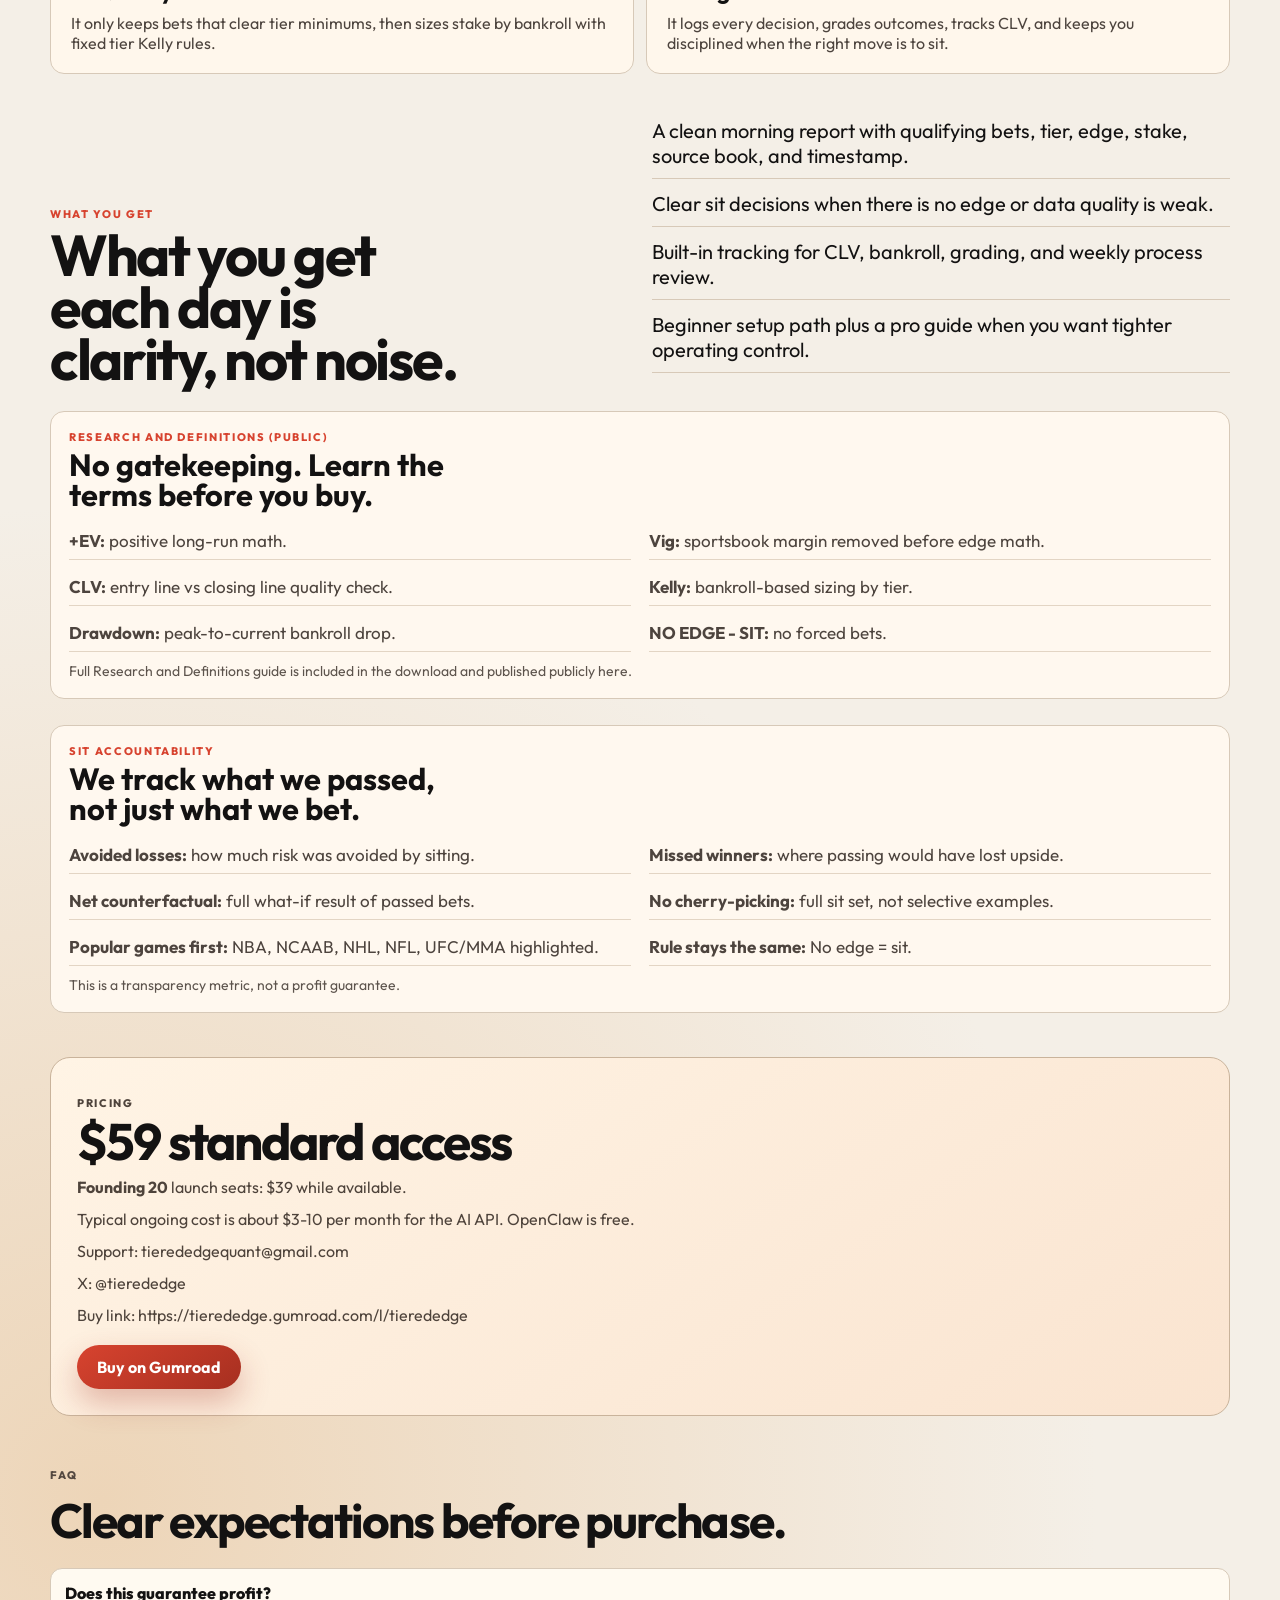
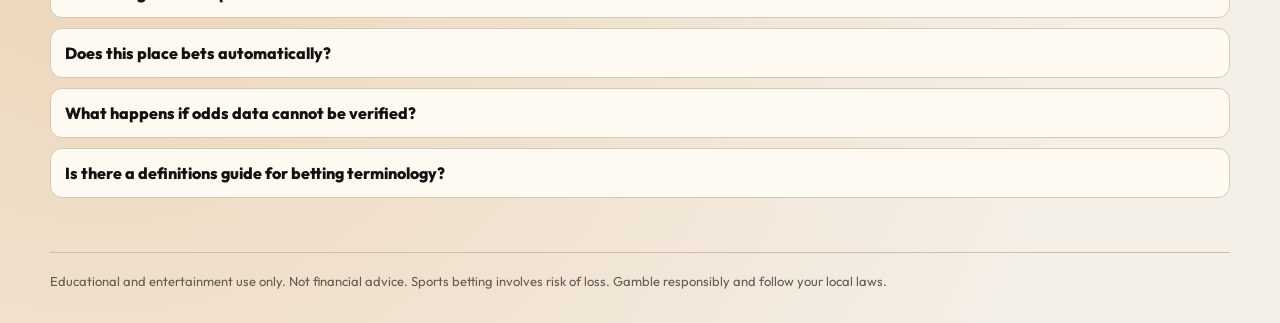
==== commit 44675c22: "Add files via upload add sit tracker" ====
--- a/index.html
+++ b/index.html
@@ -143,6 +143,22 @@
       </article>
     </section>
 
+    <section id="sit-accountability" class="definitions shell reveal">
+      <article class="definitions-card">
+        <p class="eyebrow">Sit Accountability</p>
+        <h3>We track what we passed, not just what we bet.</h3>
+        <div class="definitions-grid">
+          <p><strong>Avoided losses:</strong> how much risk was avoided by sitting.</p>
+          <p><strong>Missed winners:</strong> where passing would have lost upside.</p>
+          <p><strong>Net counterfactual:</strong> full what-if result of passed bets.</p>
+          <p><strong>No cherry-picking:</strong> full sit set, not selective examples.</p>
+          <p><strong>Popular games first:</strong> NBA, NCAAB, NHL, NFL, UFC/MMA highlighted.</p>
+          <p><strong>Rule stays the same:</strong> No edge = sit.</p>
+        </div>
+        <p class="definitions-note">This is a transparency metric, not a profit guarantee.</p>
+      </article>
+    </section>
+
     <section id="pricing" class="pricing shell reveal">
       <div class="pricing-card">
         <p class="eyebrow">Pricing</p>
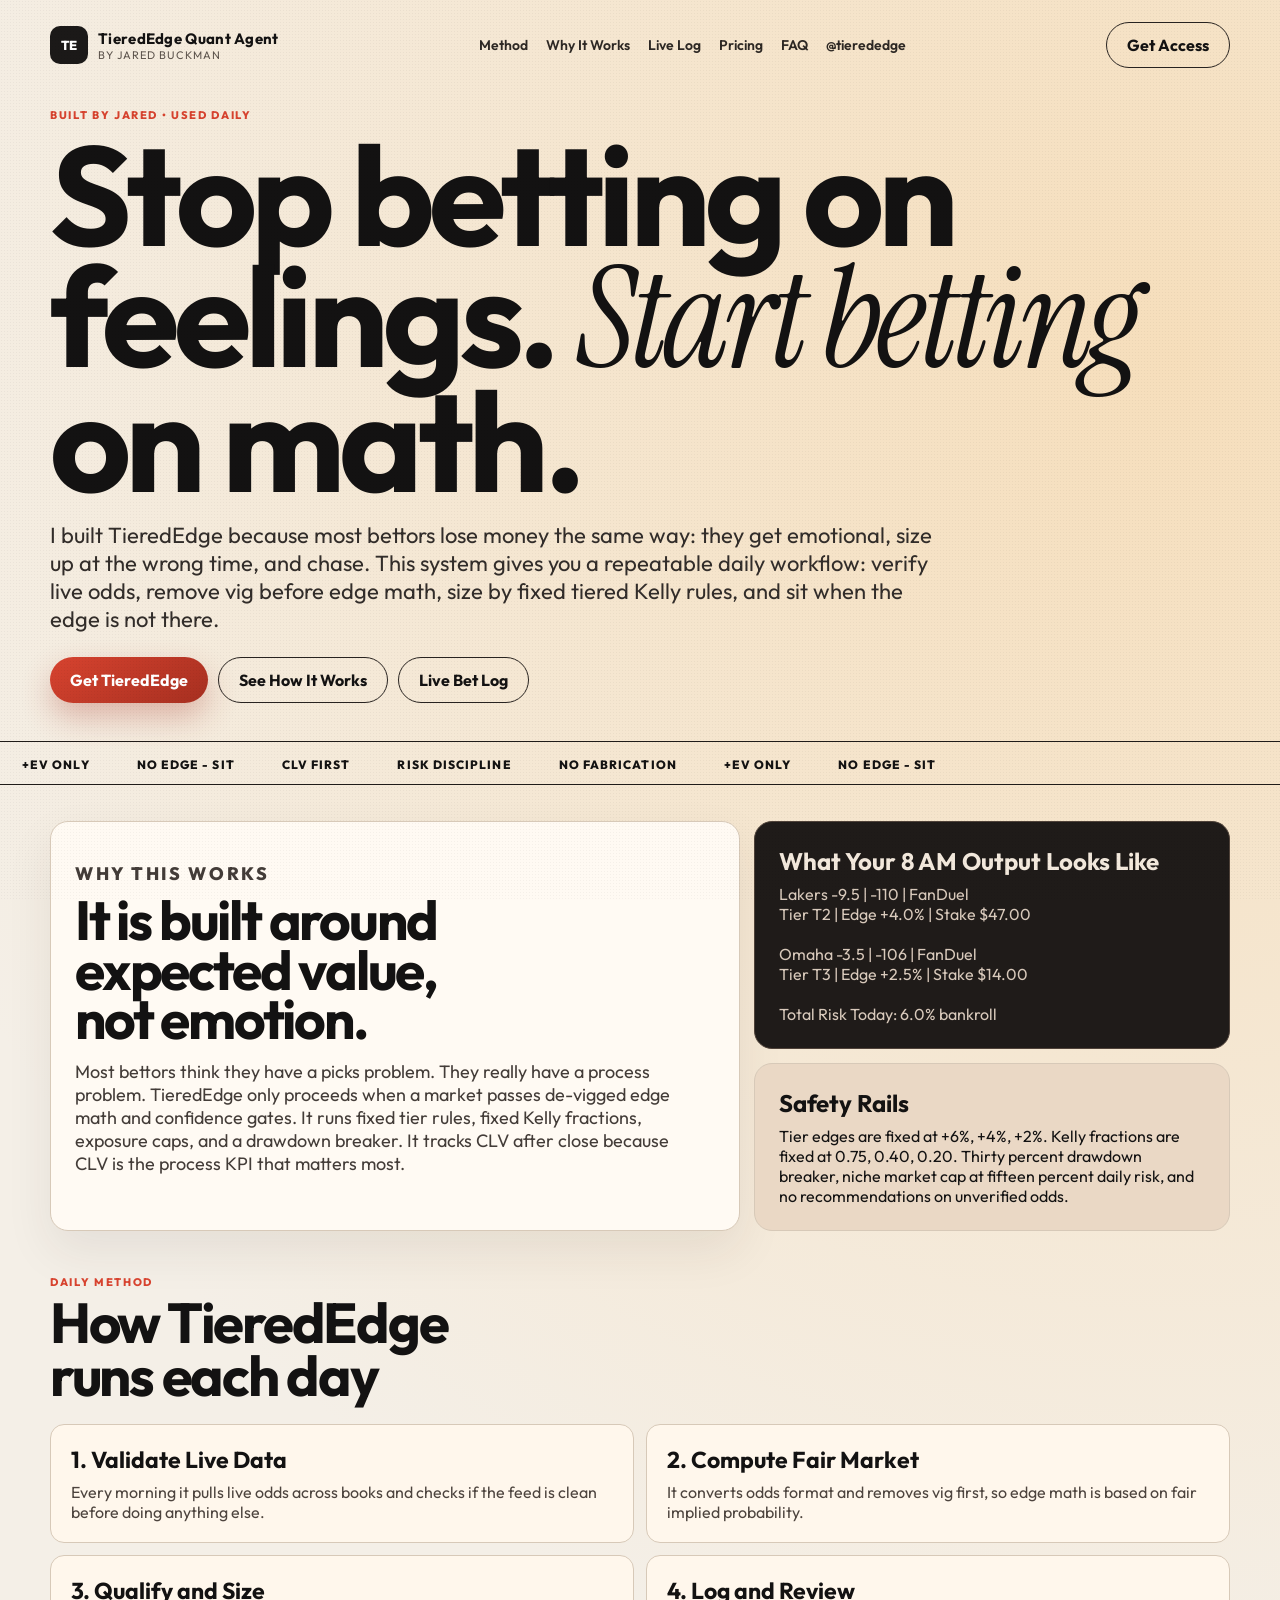
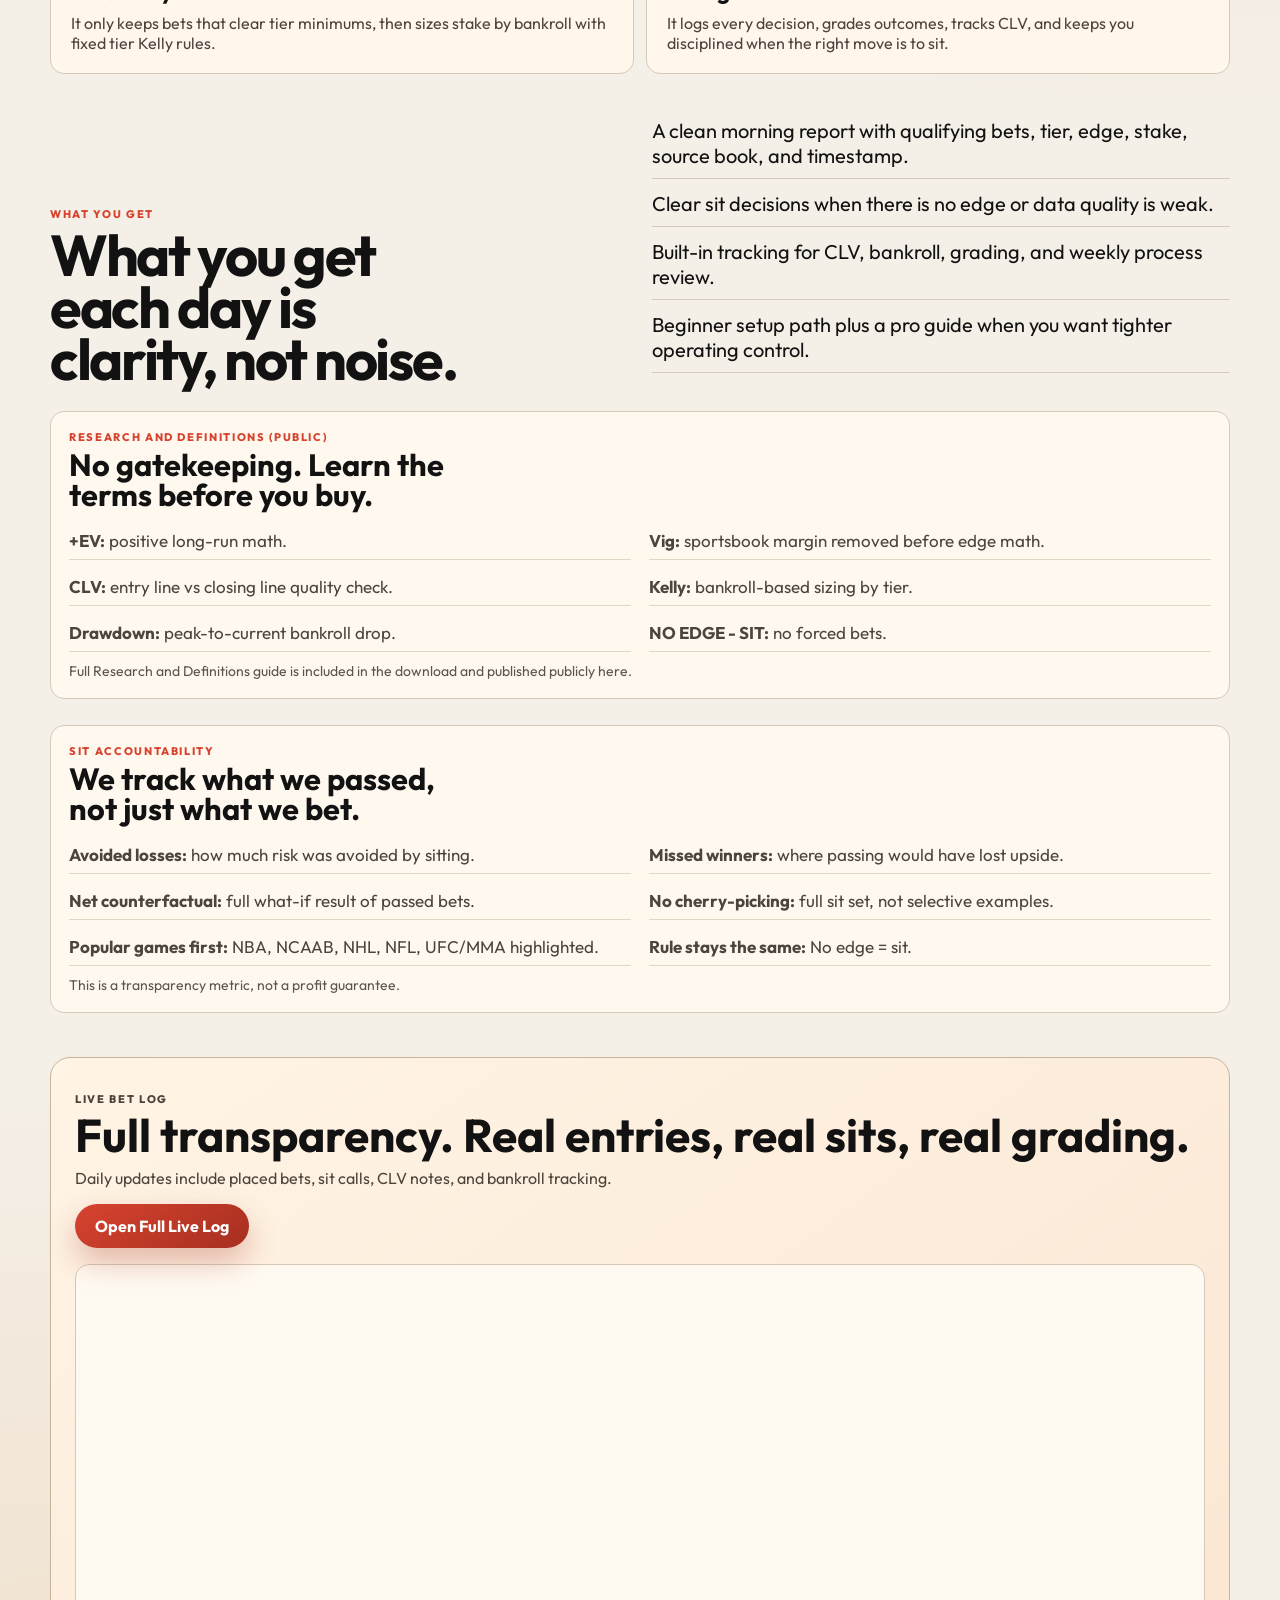
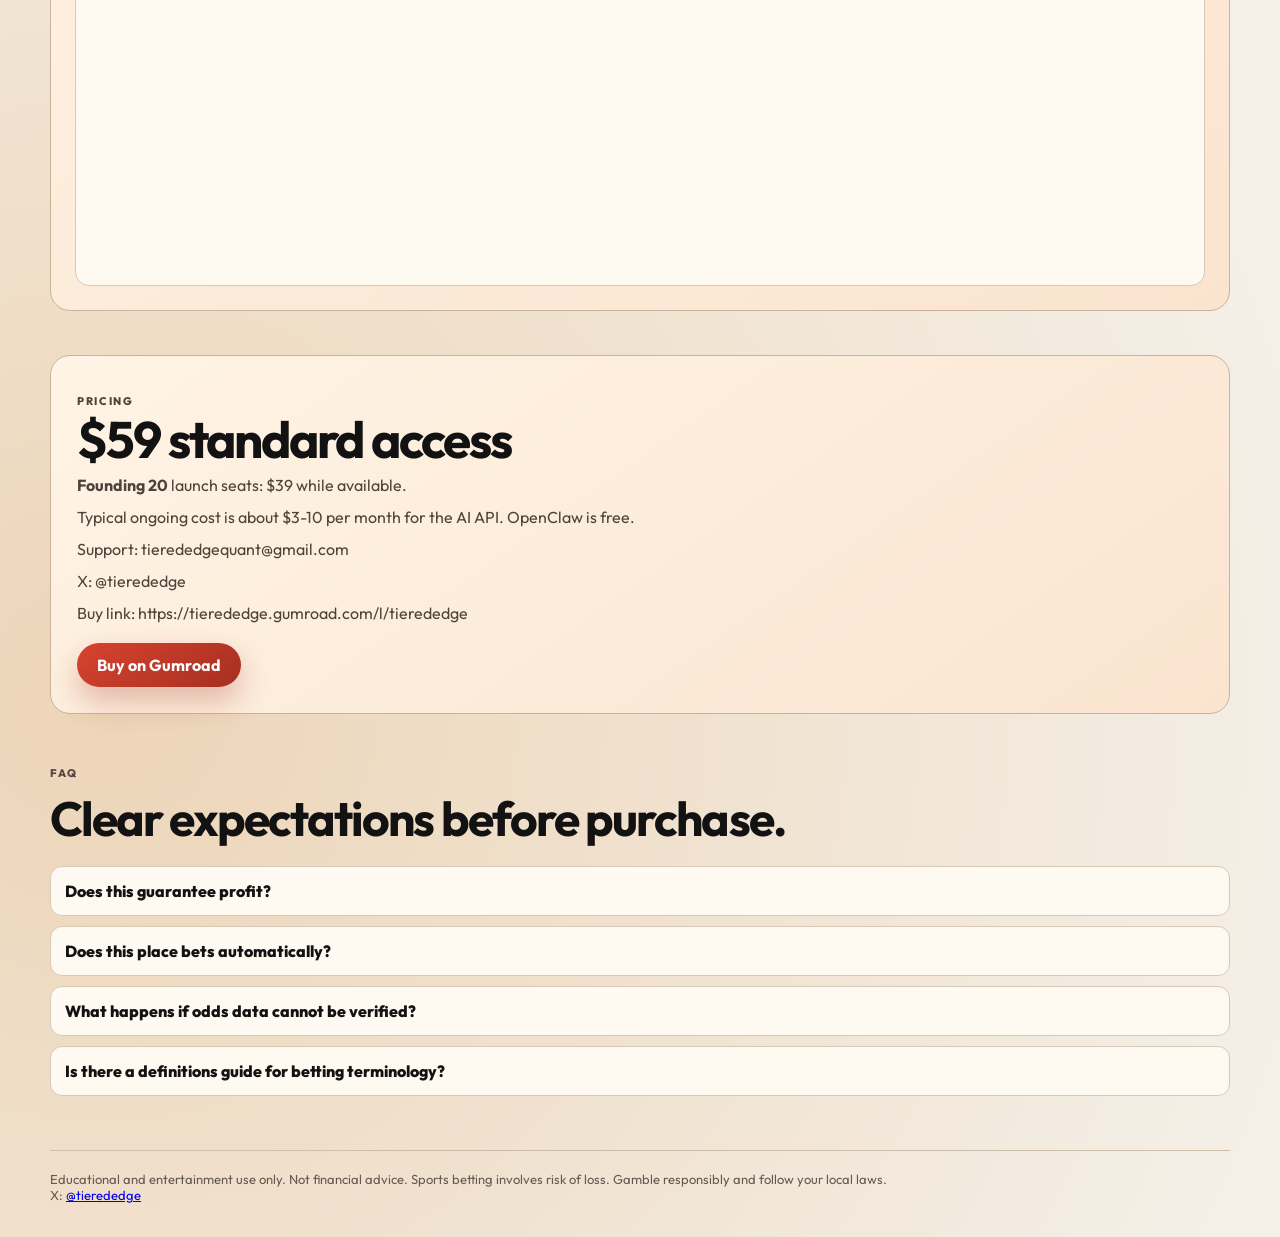
==== commit f106989c: "Add files via upload updated bet tracker and handle" ====
--- a/index.html
+++ b/index.html
@@ -24,8 +24,10 @@
     <nav>
       <a href="#method">Method</a>
       <a href="#proof">Why It Works</a>
+      <a href="#live-log">Live Log</a>
       <a href="#pricing">Pricing</a>
       <a href="#faq">FAQ</a>
+      <a href="https://x.com/tierededge">@tierededge</a>
     </nav>
     <a class="btn btn-outline" href="https://tierededge.gumroad.com/l/tierededge">Get Access</a>
   </header>
@@ -159,6 +161,20 @@
       </article>
     </section>
 
+    <section id="live-log" class="live-log shell reveal">
+      <article class="live-log-card">
+        <p class="eyebrow">Live Bet Log</p>
+        <h3>Full transparency. Real entries, real sits, real grading.</h3>
+        <p>Daily updates include placed bets, sit calls, CLV notes, and bankroll tracking.</p>
+        <div class="live-log-actions">
+          <a class="btn btn-solid" href="https://bucknorris0506.github.io/tierededge-live-log/" target="_blank" rel="noopener noreferrer">Open Full Live Log</a>
+        </div>
+        <div class="live-log-frame-wrap">
+          <iframe class="live-log-frame" src="https://bucknorris0506.github.io/tierededge-live-log/" title="TieredEdge Live Bet Log" loading="lazy"></iframe>
+        </div>
+      </article>
+    </section>
+
     <section id="pricing" class="pricing shell reveal">
       <div class="pricing-card">
         <p class="eyebrow">Pricing</p>
@@ -200,6 +216,7 @@
 
   <footer class="footer shell">
     <p>Educational and entertainment use only. Not financial advice. Sports betting involves risk of loss. Gamble responsibly and follow your local laws.</p>
+    <p>X: <a href="https://x.com/tierededge">@tierededge</a></p>
   </footer>
 
   <script src="./script.js"></script>
--- a/styles.css
+++ b/styles.css
@@ -354,6 +354,47 @@
   padding: 44px 0 0;
 }
 
+.live-log {
+  padding: 44px 0 0;
+}
+
+.live-log-card {
+  border: 1px solid #c9b39b;
+  border-radius: 20px;
+  padding: 24px;
+  background: linear-gradient(145deg, #fff4e5, #fae4d0);
+}
+
+.live-log-card h3 {
+  margin-top: 8px;
+  font-size: clamp(28px, 3.6vw, 46px);
+  line-height: .95;
+}
+
+.live-log-card p {
+  margin: 10px 0 0;
+  color: #4e433b;
+}
+
+.live-log-actions {
+  margin-top: 16px;
+}
+
+.live-log-frame-wrap {
+  margin-top: 16px;
+  border: 1px solid var(--line);
+  border-radius: 14px;
+  overflow: hidden;
+  background: #fffaf1;
+}
+
+.live-log-frame {
+  width: 100%;
+  height: 620px;
+  border: 0;
+  display: block;
+}
+
 .pricing-card {
   border: 1px solid #c9b39b;
   border-radius: 20px;
@@ -467,4 +508,8 @@
   .btn {
     width: 100%;
   }
-}
+
+  .live-log-frame {
+    height: 500px;
+  }
+}
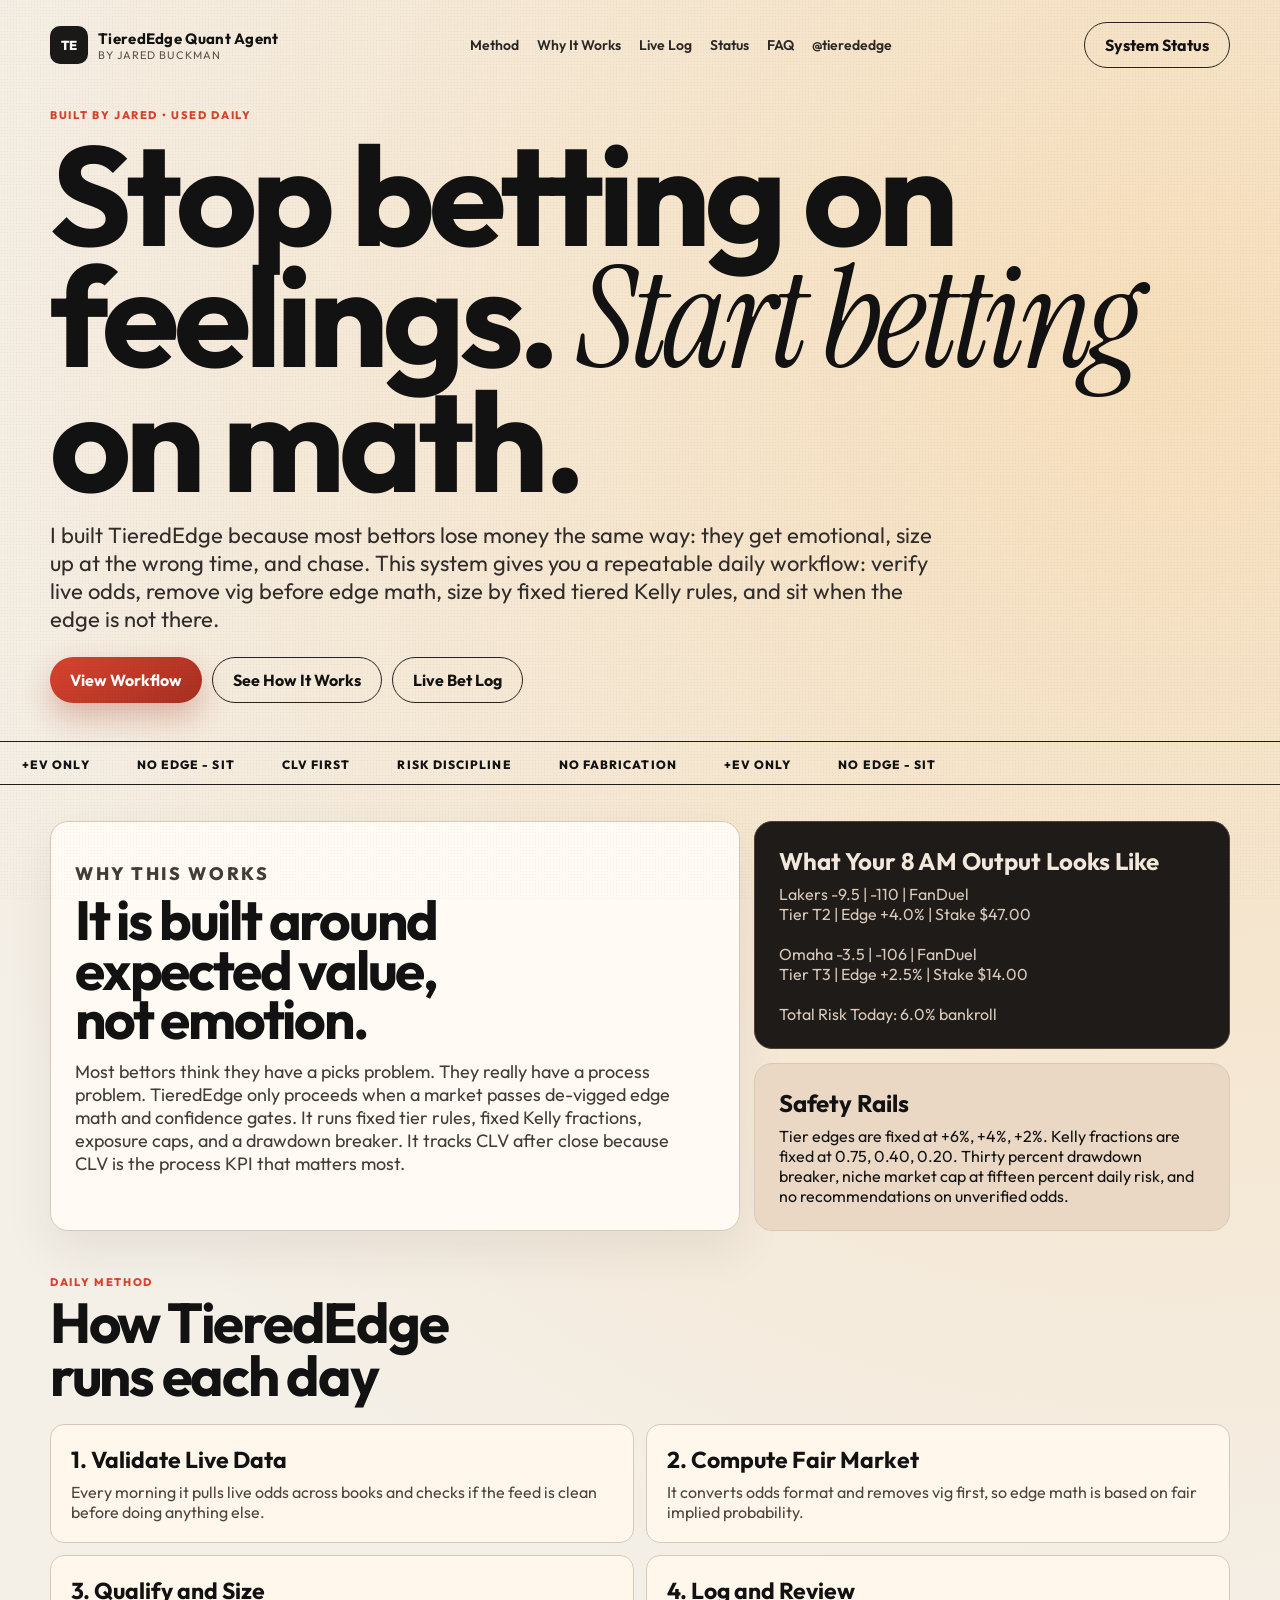
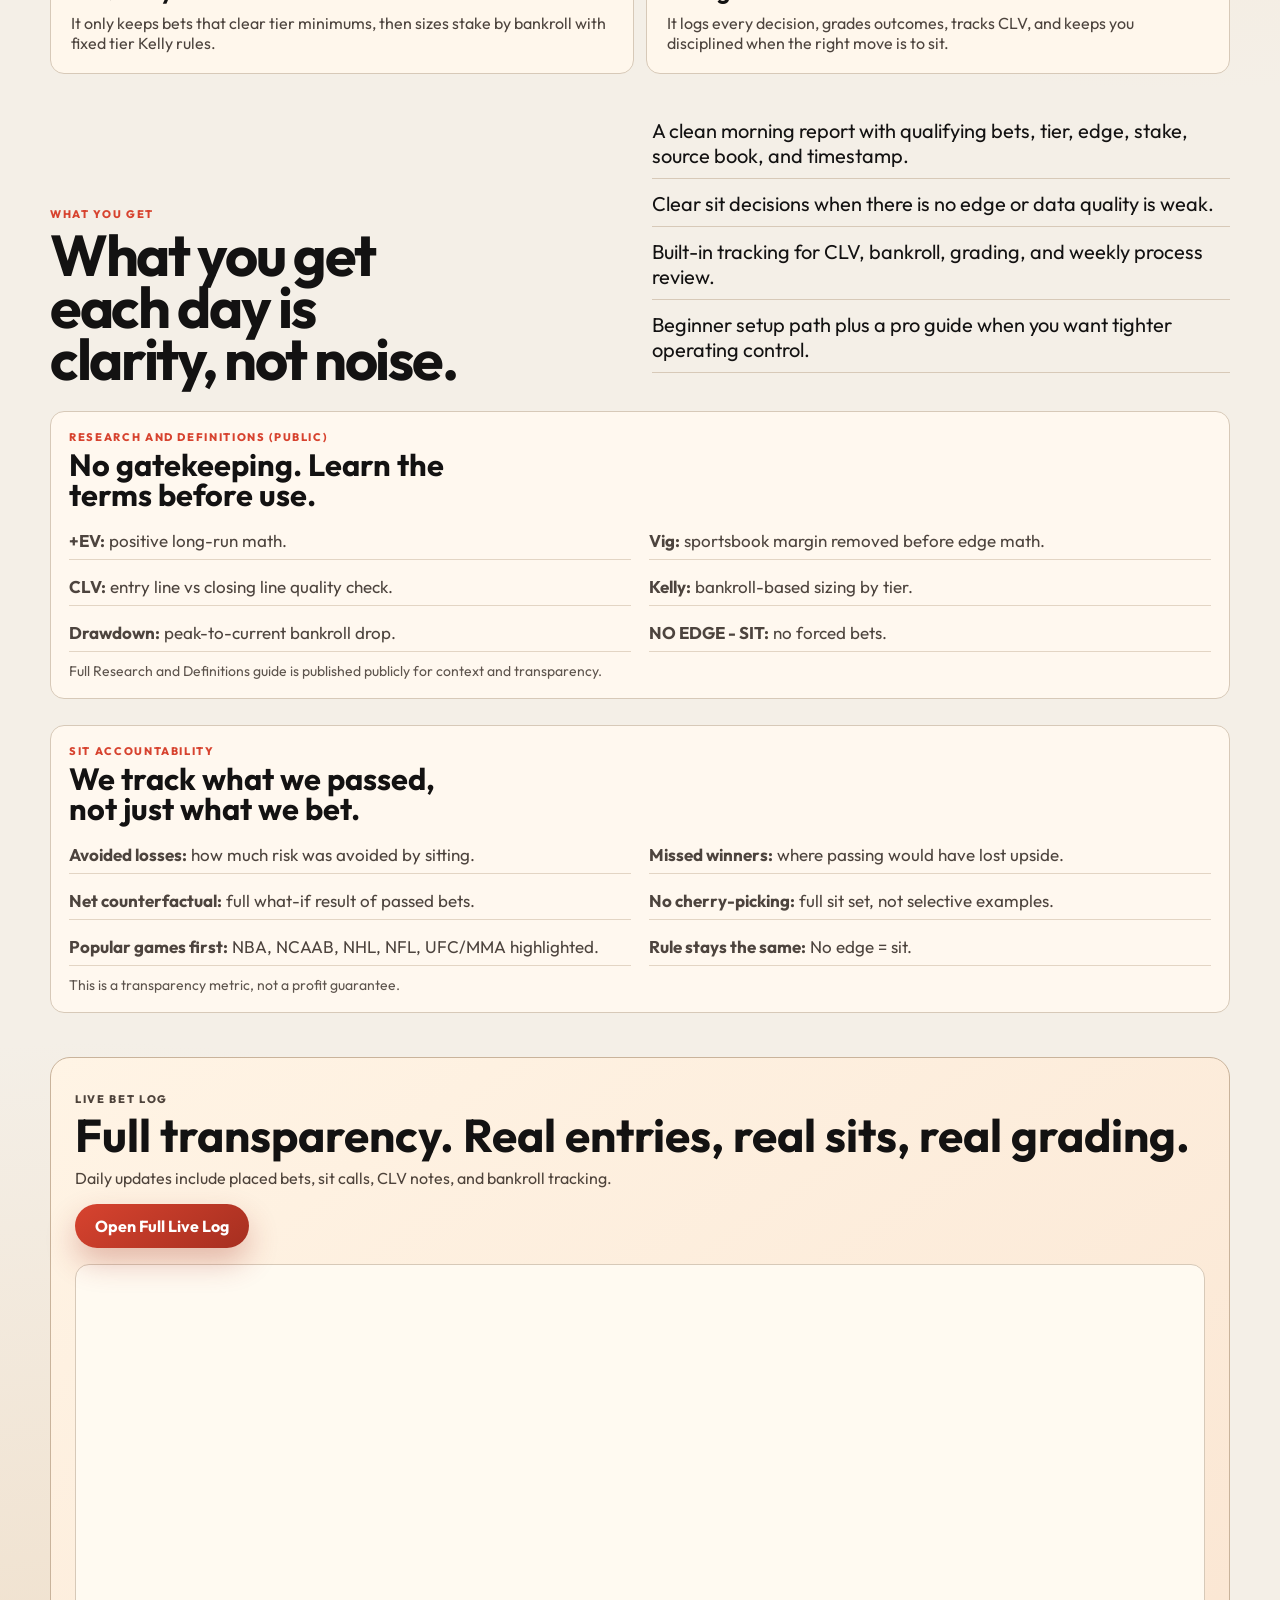
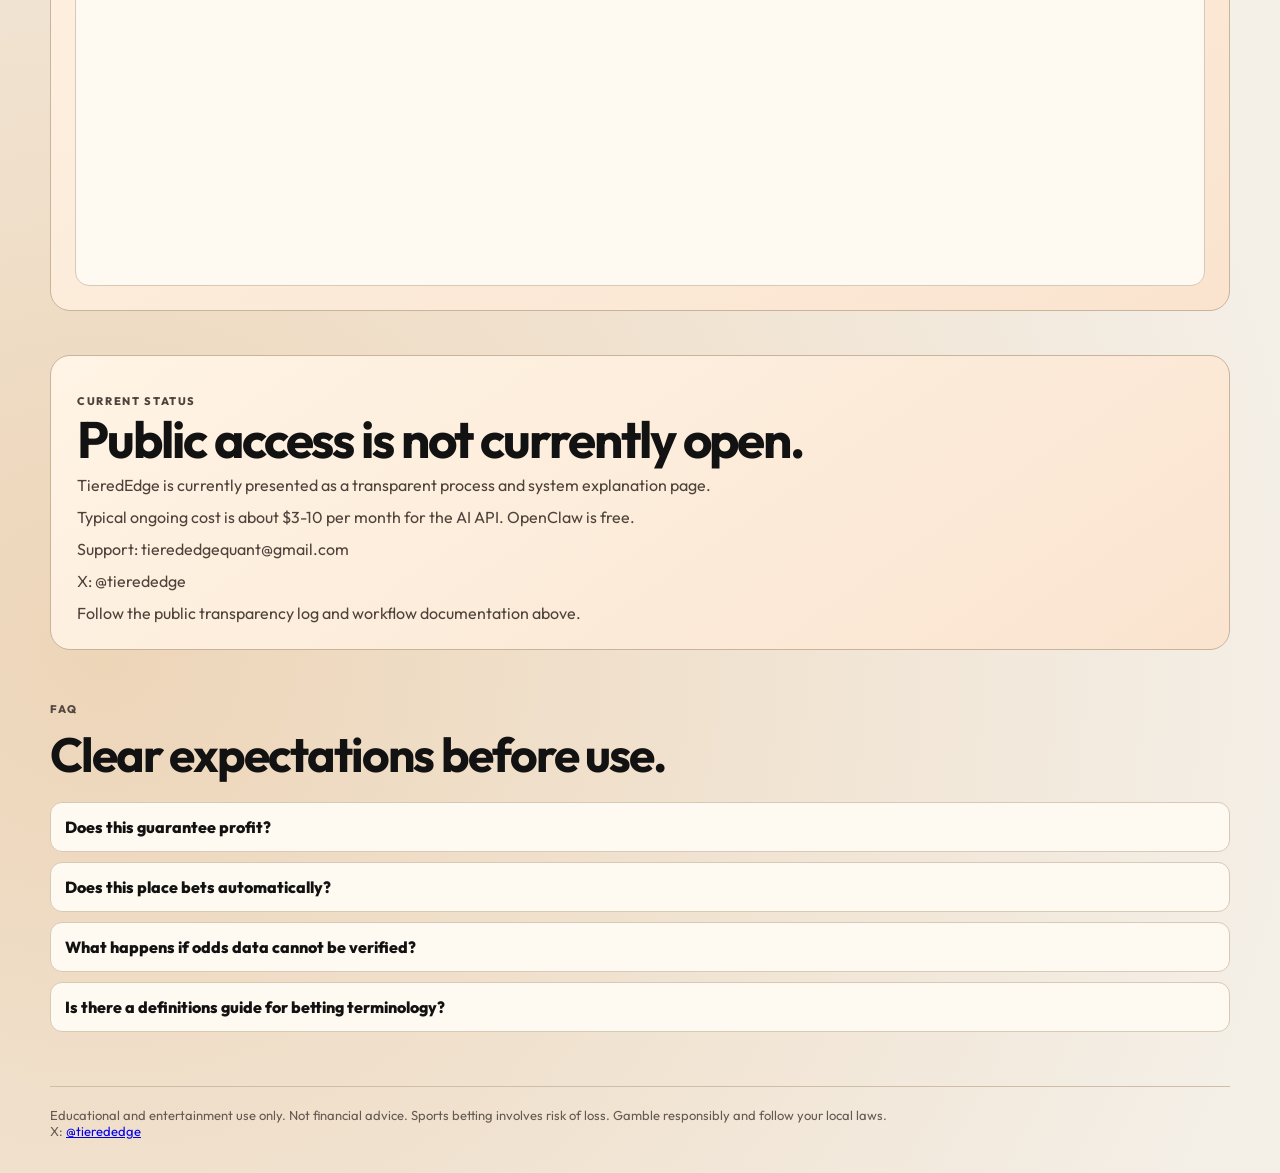
==== commit 206eaca1: "Remove buy/access CTAs from landing page" ====
--- a/index.html
+++ b/index.html
@@ -25,11 +25,11 @@
       <a href="#method">Method</a>
       <a href="#proof">Why It Works</a>
       <a href="#live-log">Live Log</a>
-      <a href="#pricing">Pricing</a>
+      <a href="#pricing">Status</a>
       <a href="#faq">FAQ</a>
       <a href="https://x.com/tierededge">@tierededge</a>
     </nav>
-    <a class="btn btn-outline" href="https://tierededge.gumroad.com/l/tierededge">Get Access</a>
+    <span class="btn btn-outline" aria-hidden="true">System Status</span>
   </header>
 
   <main id="top">
@@ -46,7 +46,7 @@
         verify live odds, remove vig before edge math, size by fixed tiered Kelly rules, and sit when the edge is not there.
       </p>
       <div class="hero-actions">
-        <a class="btn btn-solid" href="https://tierededge.gumroad.com/l/tierededge">Get TieredEdge</a>
+        <a class="btn btn-solid" href="#method">View Workflow</a>
         <a class="btn btn-outline" href="#method">See How It Works</a>
         <a class="btn btn-outline" href="https://bucknorris0506.github.io/tierededge-live-log/">Live Bet Log</a>
       </div>
@@ -132,7 +132,7 @@
     <section id="definitions" class="definitions shell reveal">
       <article class="definitions-card">
         <p class="eyebrow">Research and Definitions (Public)</p>
-        <h3>No gatekeeping. Learn the terms before you buy.</h3>
+        <h3>No gatekeeping. Learn the terms before use.</h3>
         <div class="definitions-grid">
           <p><strong>+EV:</strong> positive long-run math.</p>
           <p><strong>Vig:</strong> sportsbook margin removed before edge math.</p>
@@ -141,7 +141,7 @@
           <p><strong>Drawdown:</strong> peak-to-current bankroll drop.</p>
           <p><strong>NO EDGE - SIT:</strong> no forced bets.</p>
         </div>
-        <p class="definitions-note">Full Research and Definitions guide is included in the download and published publicly here.</p>
+        <p class="definitions-note">Full Research and Definitions guide is published publicly for context and transparency.</p>
       </article>
     </section>
 
@@ -177,22 +177,19 @@
 
     <section id="pricing" class="pricing shell reveal">
       <div class="pricing-card">
-        <p class="eyebrow">Pricing</p>
-        <h2>$59 standard access</h2>
-        <p><strong>Founding 20</strong> launch seats: $39 while available.</p>
+        <p class="eyebrow">Current Status</p>
+        <h2>Public access is not currently open.</h2>
+        <p>TieredEdge is currently presented as a transparent process and system explanation page.</p>
         <p>Typical ongoing cost is about $3-10 per month for the AI API. OpenClaw is free.</p>
         <p>Support: tierededgequant@gmail.com</p>
         <p>X: @tierededge</p>
-        <p>Buy link: https://tierededge.gumroad.com/l/tierededge</p>
-        <div class="pricing-actions">
-          <a class="btn btn-solid" href="https://tierededge.gumroad.com/l/tierededge">Buy on Gumroad</a>
-        </div>
+        <p>Follow the public transparency log and workflow documentation above.</p>
       </div>
     </section>
 
     <section id="faq" class="faq shell reveal">
       <p class="eyebrow">FAQ</p>
-      <h2>Clear expectations before purchase.</h2>
+      <h2>Clear expectations before use.</h2>
       <div class="faq-list">
         <details>
           <summary>Does this guarantee profit?</summary>
